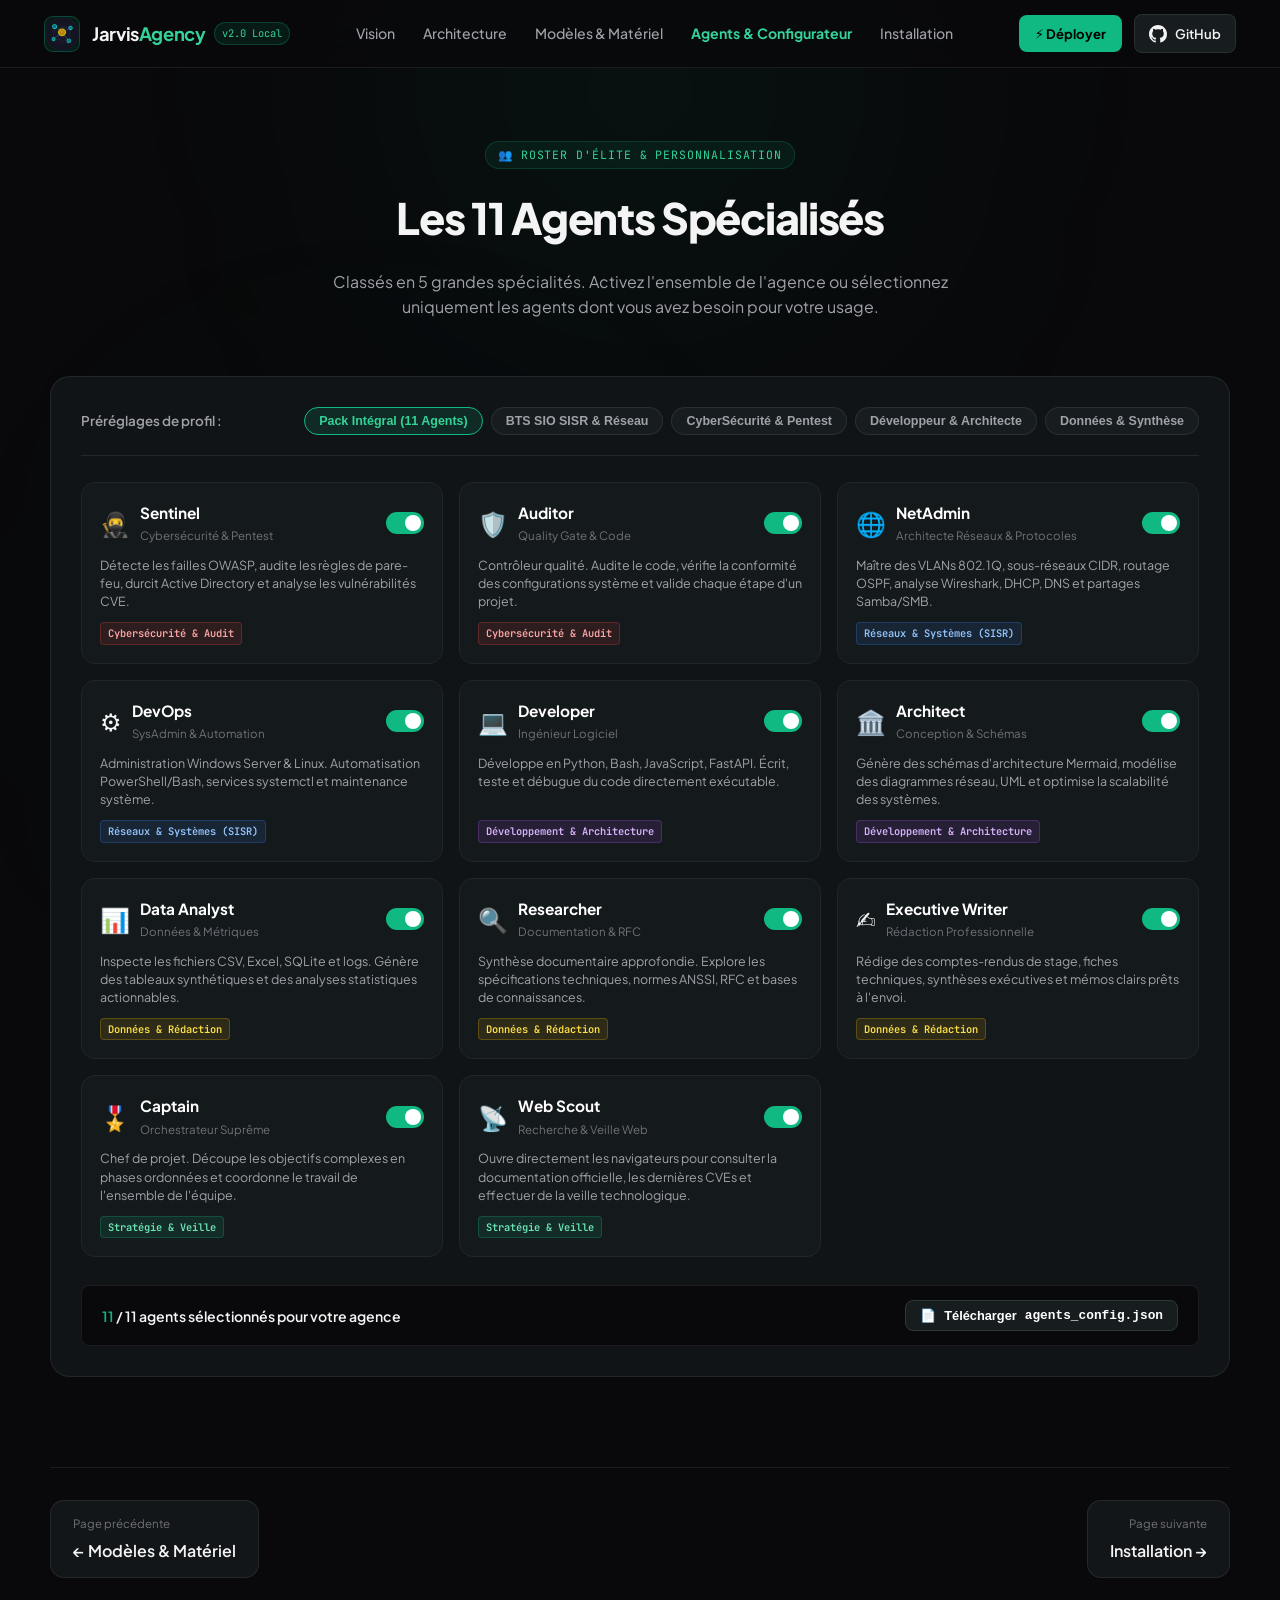
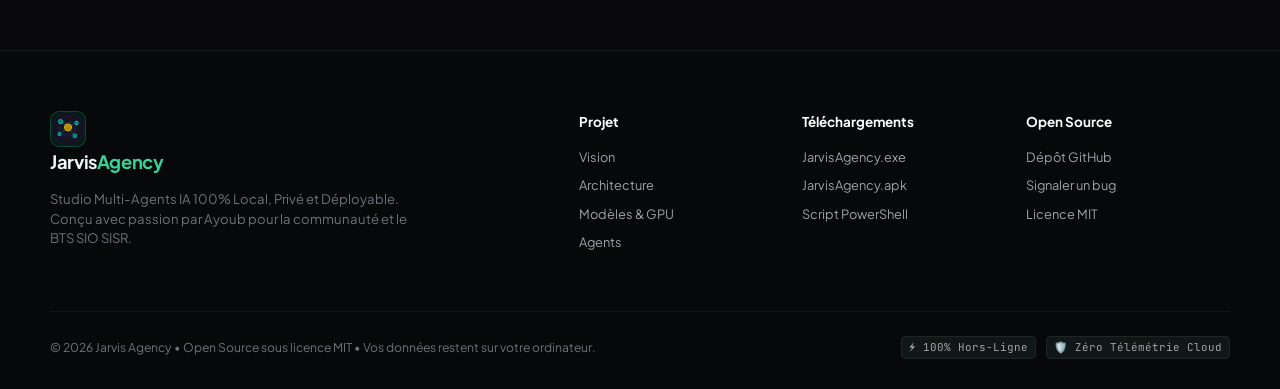
==== agents.html @ d0483ed6 "Add files via upload" ====
<!DOCTYPE html>
<html lang="fr" class="dark">
<head>
    <meta charset="UTF-8">
    <meta name="viewport" content="width=device-width, initial-scale=1.0">
    <title>Agents & Configurateur — Jarvis Agency</title>
    <meta name="description" content="Les 11 agents spécialisés de Jarvis Agency et le configurateur d'équipe.">
    <meta name="theme-color" content="#09090b">
    <link rel="icon" type="image/png" href="assets/favicon.png">
    <link rel="preconnect" href="https://fonts.googleapis.com">
    <link rel="preconnect" href="https://fonts.gstatic.com" crossorigin>
    <link href="https://fonts.googleapis.com/css2?family=Plus+Jakarta+Sans:wght@300;400;500;600;700;800&family=JetBrains+Mono:wght@400;500;600;700&display=swap" rel="stylesheet">
    <link rel="stylesheet" href="style.css">
</head>
<body>

    <div class="ambient-glow glow-top"></div>
    <div class="ambient-glow glow-center"></div>

    <header class="site-header">
        <div class="header-container">
            <a href="index.html" class="brand-link">
                <div class="brand-logo-wrap">
                    <img src="assets/logo.png" alt="Jarvis Agency Logo" class="brand-logo-img">
                </div>
                <div class="brand-text">
                    <span class="brand-name">Jarvis<span class="text-accent">Agency</span></span>
                    <span class="brand-badge">v2.0 Local</span>
                </div>
            </a>

            <nav class="desktop-nav" aria-label="Navigation principale">
                <a href="vision.html" class="nav-item">Vision</a>
                <a href="architecture.html" class="nav-item">Architecture</a>
                <a href="materiel.html" class="nav-item">Modèles & Matériel</a>
                <a href="agents.html" class="nav-item" aria-current="page">Agents & Configurateur</a>
                <a href="installation.html" class="nav-item">Installation</a>
            </nav>

            <div class="header-actions">
                <a href="installation.html" class="btn-header-cta"><span>⚡ Déployer</span></a>
                <a href="https://github.com" target="_blank" rel="noopener noreferrer" class="btn-github">
                    <svg viewBox="0 0 24 24" width="18" height="18" fill="currentColor"><path d="M12 0C5.37 0 0 5.37 0 12c0 5.31 3.435 9.795 8.205 11.385.6.105.825-.255.825-.57 0-.285-.015-1.23-.015-2.235-3.015.555-3.795-.735-4.035-1.41-.135-.345-.72-1.41-1.23-1.695-.42-.225-1.02-.78-.015-.795.945-.015 1.62.87 1.845 1.23 1.08 1.815 2.805 1.305 3.495.99.105-.78.42-1.305.765-1.605-2.67-.3-5.46-1.335-5.46-5.925 0-1.305.465-2.385 1.23-3.225-.12-.3-.54-1.53.12-3.18 0 0 1.005-.315 3.3 1.23.96-.27 1.98-.405 3-.405s2.04.135 3 .405c2.295-1.56 3.3-1.23 3.3-1.23.66 1.65.24 2.88.12 3.18.765.84 1.23 1.905 1.23 3.225 0 4.605-2.805 5.625-5.475 5.925.435.375.81 1.095.81 2.22 0 1.605-.015 2.895-.015 3.3 0 .315.225.69.825.57A12.02 12.02 0 0024 12c0-6.63-5.37-12-12-12z"/></svg>
                    <span>GitHub</span>
                </a>
            </div>

            <button type="button" class="mobile-toggle" id="btnMobileToggle" aria-label="Ouvrir le menu" aria-expanded="false" aria-controls="mobileNav">
                <span></span><span></span><span></span>
            </button>
        </div>
        <nav class="mobile-nav" id="mobileNav" aria-label="Menu mobile" hidden>
            <a href="vision.html" class="mobile-nav-item">Vision</a>
                <a href="architecture.html" class="mobile-nav-item">Architecture</a>
                <a href="materiel.html" class="mobile-nav-item">Modèles & Matériel</a>
                <a href="agents.html" class="mobile-nav-item" aria-current="page">Agents & Configurateur</a>
                <a href="installation.html" class="mobile-nav-item">Installation</a>
            <a href="installation.html" class="mobile-nav-cta">⚡ Déployer</a>
        </nav>
    </header>

    <main>
<section class="section-block page-first" id="agents">
        <div class="section-container">
            <div class="section-head text-center">
                <div class="subhead-pill">👥 Roster d'Élite & Personnalisation</div>
                <h2 class="section-title">Les 11 Agents Spécialisés</h2>
                <p class="section-desc">Classés en 5 grandes spécialités. Activez l'ensemble de l'agence ou sélectionnez uniquement les agents dont vous avez besoin pour votre usage.</p>
            </div>

            <!-- INTERACTIVE TEAM CONFIGURATOR -->
            <div class="configurator-wrapper">
                <div class="configurator-controls">
                    <div class="config-filter-label">Préréglages de profil :</div>
                    <div class="profile-chips-group">
                        <button type="button" class="profile-chip active" data-profile="all">Pack Intégral (11 Agents)</button>
                        <button type="button" class="profile-chip" data-profile="sisr">BTS SIO SISR & Réseau</button>
                        <button type="button" class="profile-chip" data-profile="cyber">CyberSécurité & Pentest</button>
                        <button type="button" class="profile-chip" data-profile="dev">Développeur & Architecte</button>
                        <button type="button" class="profile-chip" data-profile="data">Données & Synthèse</button>
                    </div>
                </div>

                <div class="agents-roster-grid" id="agentsRosterGrid">
                    <!-- CYBERSECURITE -->
                    <div class="agent-card" data-agent="sentinel" data-category="cyber">
                        <div class="card-top">
                            <span class="agent-avatar">🥷</span>
                            <div class="agent-ident">
                                <h4 class="agent-name">Sentinel</h4>
                                <span class="agent-role">Cybersécurité & Pentest</span>
                            </div>
                            <label class="agent-toggle-wrap">
                                <input type="checkbox" class="agent-checkbox" checked data-agent="sentinel">
                                <span class="toggle-slider"></span>
                            </label>
                        </div>
                        <p class="agent-description">Détecte les failles OWASP, audite les règles de pare-feu, durcit Active Directory et analyse les vulnérabilités CVE.</p>
                        <div class="agent-cat-tag cyber">Cybersécurité & Audit</div>
                    </div>

                    <div class="agent-card" data-agent="reviewer" data-category="cyber">
                        <div class="card-top">
                            <span class="agent-avatar">🛡️</span>
                            <div class="agent-ident">
                                <h4 class="agent-name">Auditor</h4>
                                <span class="agent-role">Quality Gate & Code</span>
                            </div>
                            <label class="agent-toggle-wrap">
                                <input type="checkbox" class="agent-checkbox" checked data-agent="reviewer">
                                <span class="toggle-slider"></span>
                            </label>
                        </div>
                        <p class="agent-description">Contrôleur qualité. Audite le code, vérifie la conformité des configurations système et valide chaque étape d'un projet.</p>
                        <div class="agent-cat-tag cyber">Cybersécurité & Audit</div>
                    </div>

                    <!-- RESEAUX & SISR -->
                    <div class="agent-card" data-agent="netadmin" data-category="network_sys">
                        <div class="card-top">
                            <span class="agent-avatar">🌐</span>
                            <div class="agent-ident">
                                <h4 class="agent-name">NetAdmin</h4>
                                <span class="agent-role">Architecte Réseaux & Protocoles</span>
                            </div>
                            <label class="agent-toggle-wrap">
                                <input type="checkbox" class="agent-checkbox" checked data-agent="netadmin">
                                <span class="toggle-slider"></span>
                            </label>
                        </div>
                        <p class="agent-description">Maître des VLANs 802.1Q, sous-réseaux CIDR, routage OSPF, analyse Wireshark, DHCP, DNS et partages Samba/SMB.</p>
                        <div class="agent-cat-tag network">Réseaux & Systèmes (SISR)</div>
                    </div>

                    <div class="agent-card" data-agent="devops" data-category="network_sys">
                        <div class="card-top">
                            <span class="agent-avatar">⚙️</span>
                            <div class="agent-ident">
                                <h4 class="agent-name">DevOps</h4>
                                <span class="agent-role">SysAdmin & Automation</span>
                            </div>
                            <label class="agent-toggle-wrap">
                                <input type="checkbox" class="agent-checkbox" checked data-agent="devops">
                                <span class="toggle-slider"></span>
                            </label>
                        </div>
                        <p class="agent-description">Administration Windows Server & Linux. Automatisation PowerShell/Bash, services systemctl et maintenance système.</p>
                        <div class="agent-cat-tag network">Réseaux & Systèmes (SISR)</div>
                    </div>

                    <!-- DEV & ARCHITECTURE -->
                    <div class="agent-card" data-agent="coder" data-category="dev_arch">
                        <div class="card-top">
                            <span class="agent-avatar">💻</span>
                            <div class="agent-ident">
                                <h4 class="agent-name">Developer</h4>
                                <span class="agent-role">Ingénieur Logiciel</span>
                            </div>
                            <label class="agent-toggle-wrap">
                                <input type="checkbox" class="agent-checkbox" checked data-agent="coder">
                                <span class="toggle-slider"></span>
                            </label>
                        </div>
                        <p class="agent-description">Développe en Python, Bash, JavaScript, FastAPI. Écrit, teste et débugue du code directement exécutable.</p>
                        <div class="agent-cat-tag dev">Développement & Architecture</div>
                    </div>

                    <div class="agent-card" data-agent="architect" data-category="dev_arch">
                        <div class="card-top">
                            <span class="agent-avatar">🏛️</span>
                            <div class="agent-ident">
                                <h4 class="agent-name">Architect</h4>
                                <span class="agent-role">Conception & Schémas</span>
                            </div>
                            <label class="agent-toggle-wrap">
                                <input type="checkbox" class="agent-checkbox" checked data-agent="architect">
                                <span class="toggle-slider"></span>
                            </label>
                        </div>
                        <p class="agent-description">Génère des schémas d'architecture Mermaid, modélise des diagrammes réseau, UML et optimise la scalabilité des systèmes.</p>
                        <div class="agent-cat-tag dev">Développement & Architecture</div>
                    </div>

                    <!-- DONNEES & REDACTION -->
                    <div class="agent-card" data-agent="data_analyst" data-category="data_doc">
                        <div class="card-top">
                            <span class="agent-avatar">📊</span>
                            <div class="agent-ident">
                                <h4 class="agent-name">Data Analyst</h4>
                                <span class="agent-role">Données & Métriques</span>
                            </div>
                            <label class="agent-toggle-wrap">
                                <input type="checkbox" class="agent-checkbox" checked data-agent="data_analyst">
                                <span class="toggle-slider"></span>
                            </label>
                        </div>
                        <p class="agent-description">Inspecte les fichiers CSV, Excel, SQLite et logs. Génère des tableaux synthétiques et des analyses statistiques actionnables.</p>
                        <div class="agent-cat-tag data">Données & Rédaction</div>
                    </div>

                    <div class="agent-card" data-agent="researcher" data-category="data_doc">
                        <div class="card-top">
                            <span class="agent-avatar">🔍</span>
                            <div class="agent-ident">
                                <h4 class="agent-name">Researcher</h4>
                                <span class="agent-role">Documentation & RFC</span>
                            </div>
                            <label class="agent-toggle-wrap">
                                <input type="checkbox" class="agent-checkbox" checked data-agent="researcher">
                                <span class="toggle-slider"></span>
                            </label>
                        </div>
                        <p class="agent-description">Synthèse documentaire approfondie. Explore les spécifications techniques, normes ANSSI, RFC et bases de connaissances.</p>
                        <div class="agent-cat-tag data">Données & Rédaction</div>
                    </div>

                    <div class="agent-card" data-agent="writer" data-category="data_doc">
                        <div class="card-top">
                            <span class="agent-avatar">✍️</span>
                            <div class="agent-ident">
                                <h4 class="agent-name">Executive Writer</h4>
                                <span class="agent-role">Rédaction Professionnelle</span>
                            </div>
                            <label class="agent-toggle-wrap">
                                <input type="checkbox" class="agent-checkbox" checked data-agent="writer">
                                <span class="toggle-slider"></span>
                            </label>
                        </div>
                        <p class="agent-description">Rédige des comptes-rendus de stage, fiches techniques, synthèses exécutives et mémos clairs prêts à l'envoi.</p>
                        <div class="agent-cat-tag data">Données & Rédaction</div>
                    </div>

                    <!-- STRATEGIE & VEILLE -->
                    <div class="agent-card" data-agent="captain" data-category="strategy_web">
                        <div class="card-top">
                            <span class="agent-avatar">🎖️</span>
                            <div class="agent-ident">
                                <h4 class="agent-name">Captain</h4>
                                <span class="agent-role">Orchestrateur Suprême</span>
                            </div>
                            <label class="agent-toggle-wrap">
                                <input type="checkbox" class="agent-checkbox" checked data-agent="captain">
                                <span class="toggle-slider"></span>
                            </label>
                        </div>
                        <p class="agent-description">Chef de projet. Découpe les objectifs complexes en phases ordonnées et coordonne le travail de l'ensemble de l'équipe.</p>
                        <div class="agent-cat-tag strategy">Stratégie & Veille</div>
                    </div>

                    <div class="agent-card" data-agent="web_scout" data-category="strategy_web">
                        <div class="card-top">
                            <span class="agent-avatar">📡</span>
                            <div class="agent-ident">
                                <h4 class="agent-name">Web Scout</h4>
                                <span class="agent-role">Recherche & Veille Web</span>
                            </div>
                            <label class="agent-toggle-wrap">
                                <input type="checkbox" class="agent-checkbox" checked data-agent="web_scout">
                                <span class="toggle-slider"></span>
                            </label>
                        </div>
                        <p class="agent-description">Ouvre directement les navigateurs pour consulter la documentation officielle, les dernières CVEs et effectuer de la veille technologique.</p>
                        <div class="agent-cat-tag strategy">Stratégie & Veille</div>
                    </div>
                </div>

                <!-- CONFIG SUMMARY BAR -->
                <div class="config-summary-bar">
                    <div class="summary-count">
                        <span id="activeAgentsCount">11</span> / 11 agents sélectionnés pour votre agence
                    </div>
                    <div class="summary-actions">
                        <button type="button" class="btn-export-config" id="btnExportConfig">
                            <span>📄</span> Télécharger <code>agents_config.json</code>
                        </button>
                    </div>
                </div>
            </div>
        </div>
    </section>
    </main>

    <nav class="pager" aria-label="Navigation entre les pages">
        <div class="pager-inner"><a href="materiel.html" class="pager-link prev"><small>Page précédente</small><span>← Modèles & Matériel</span></a><a href="installation.html" class="pager-link next"><small>Page suivante</small><span>Installation →</span></a></div>
    </nav>

    <footer class="site-footer">
        <div class="footer-container">
            <div class="footer-top">
                <div class="footer-brand">
                    <div class="brand-logo-wrap">
                        <img src="assets/logo.png" alt="Jarvis Agency Logo" class="brand-logo-img">
                    </div>
                    <span class="brand-name">Jarvis<span class="text-accent">Agency</span></span>
                    <p class="footer-tagline">Studio Multi-Agents IA 100% Local, Privé et Déployable. Conçu avec passion par Ayoub pour la communauté et le BTS SIO SISR.</p>
                </div>

                <div class="footer-links-group">
                    <div class="footer-col">
                        <h4>Projet</h4>
                        <a href="vision.html">Vision</a>
                        <a href="architecture.html">Architecture</a>
                        <a href="materiel.html">Modèles & GPU</a>
                        <a href="agents.html">Agents</a>
                    </div>
                    <div class="footer-col">
                        <h4>Téléchargements</h4>
                        <a href="installation.html">JarvisAgency.exe</a>
                        <a href="downloads/JarvisAgency.apk" download>JarvisAgency.apk</a>
                        <a href="installation.html">Script PowerShell</a>
                    </div>
                    <div class="footer-col">
                        <h4>Open Source</h4>
                        <a href="https://github.com" target="_blank" rel="noopener">Dépôt GitHub</a>
                        <a href="https://github.com" target="_blank" rel="noopener">Signaler un bug</a>
                        <a href="https://github.com" target="_blank" rel="noopener">Licence MIT</a>
                    </div>
                </div>
            </div>

            <div class="footer-bottom">
                <p>© 2026 Jarvis Agency • Open Source sous licence MIT • Vos données restent sur votre ordinateur.</p>
                <div class="footer-meta-badges">
                    <span class="badge-mini">⚡ 100% Hors-Ligne</span>
                    <span class="badge-mini">🛡️ Zéro Télémétrie Cloud</span>
                </div>
            </div>
        </div>
    </footer>

    <script src="app.js"></script>
</body>
</html>
---- style.css ----
/* ==============================================================================
   JARVIS AGENCY — GITHUB PAGES MODERN SHOWCASE STYLESHEET
   Design System : Pure OLED Dark, Neon Emerald Accents, Glassmorphism
============================================================================== */

:root {
    --bg-black: #09090b;
    --bg-card: #121618;
    --bg-card-hover: #171d1f;
    --border-subtle: rgba(255, 255, 255, 0.08);
    --border-hover: rgba(16, 185, 129, 0.35);
    
    --accent-emerald: #10b981;
    --accent-emerald-light: #34d399;
    --accent-emerald-dark: #059669;
    --accent-glow: rgba(16, 185, 129, 0.15);

    --text-primary: #f4f4f5;
    --text-secondary: #a1a1aa;
    --text-muted: #71717a;

    --font-main: 'Plus Jakarta Sans', system-ui, -apple-system, sans-serif;
    --font-mono: 'JetBrains Mono', monospace;

    --radius-sm: 8px;
    --radius-md: 14px;
    --radius-lg: 20px;
    --radius-full: 9999px;
}

*, *::before, *::after {
    box-sizing: border-box;
    margin: 0;
    padding: 0;
}

html {
    scroll-behavior: smooth;
    font-size: 16px;
    background-color: var(--bg-black);
    color: var(--text-primary);
    font-family: var(--font-main);
}

body {
    background-color: var(--bg-black);
    overflow-x: hidden;
    line-height: 1.6;
    -webkit-font-smoothing: antialiased;
}

/* AMBIENT GLOWS */
.ambient-glow {
    position: absolute;
    border-radius: 50%;
    pointer-events: none;
    z-index: 0;
    filter: blur(140px);
}

.glow-top {
    top: -100px;
    left: 50%;
    transform: translateX(-50%);
    width: 600px;
    height: 380px;
    background: radial-gradient(circle, rgba(16, 185, 129, 0.18) 0%, rgba(5, 150, 105, 0.05) 50%, transparent 80%);
}

.glow-center {
    top: 45%;
    left: 10%;
    width: 500px;
    height: 500px;
    background: radial-gradient(circle, rgba(16, 185, 129, 0.08) 0%, transparent 70%);
}

/* TYPOGRAPHY UTILITIES */
.text-accent {
    color: var(--accent-emerald-light);
}

.text-gradient {
    background: linear-gradient(135deg, #ffffff 30%, #34d399 80%, #059669 100%);
    -webkit-background-clip: text;
    -webkit-text-fill-color: transparent;
}

.text-center {
    text-align: center;
}

/* HEADER & NAVBAR */
.site-header {
    position: sticky;
    top: 0;
    left: 0;
    width: 100%;
    z-index: 100;
    background: rgba(9, 9, 11, 0.82);
    backdrop-filter: blur(20px);
    -webkit-backdrop-filter: blur(20px);
    border-bottom: 1px solid var(--border-subtle);
}

.header-container {
    max-width: 1240px;
    margin: 0 auto;
    padding: 14px 24px;
    display: flex;
    align-items: center;
    justify-content: space-between;
}

.brand-link {
    display: flex;
    align-items: center;
    gap: 12px;
    text-decoration: none;
    color: var(--text-primary);
}

.brand-logo-wrap {
    width: 36px;
    height: 36px;
    border-radius: 9px;
    overflow: hidden;
    background: rgba(16, 185, 129, 0.1);
    border: 1px solid rgba(16, 185, 129, 0.3);
    display: flex;
    align-items: center;
    justify-content: center;
}

.brand-logo-img {
    width: 100%;
    height: 100%;
    object-fit: cover;
}

.brand-text {
    display: flex;
    align-items: center;
    gap: 8px;
}

.brand-name {
    font-size: 1.15rem;
    font-weight: 700;
    letter-spacing: -0.02em;
}

.brand-badge {
    font-size: 0.65rem;
    font-family: var(--font-mono);
    color: var(--accent-emerald-light);
    background: rgba(16, 185, 129, 0.1);
    border: 1px solid rgba(16, 185, 129, 0.25);
    padding: 2px 7px;
    border-radius: var(--radius-full);
}

.desktop-nav {
    display: flex;
    align-items: center;
    gap: 28px;
}

.nav-item {
    font-size: 0.88rem;
    font-weight: 500;
    color: var(--text-secondary);
    text-decoration: none;
    transition: color 0.15s ease;
}

.nav-item:hover {
    color: #ffffff;
}

.header-actions {
    display: flex;
    align-items: center;
    gap: 12px;
}

.btn-header-cta {
    display: inline-flex;
    align-items: center;
    background: var(--accent-emerald);
    color: #000000;
    font-size: 0.82rem;
    font-weight: 700;
    padding: 8px 16px;
    border-radius: var(--radius-sm);
    text-decoration: none;
    transition: all 0.18s ease;
}

.btn-header-cta:hover {
    background: var(--accent-emerald-light);
    transform: translateY(-1px);
    box-shadow: 0 4px 14px rgba(16, 185, 129, 0.35);
}

.btn-github {
    display: inline-flex;
    align-items: center;
    gap: 8px;
    background: #171c1e;
    border: 1px solid var(--border-subtle);
    color: var(--text-primary);
    font-size: 0.82rem;
    font-weight: 600;
    padding: 8px 14px;
    border-radius: var(--radius-sm);
    text-decoration: none;
    transition: all 0.15s ease;
}

.btn-github:hover {
    background: #20272a;
    border-color: rgba(255, 255, 255, 0.15);
}

.mobile-toggle {
    display: none;
    background: none;
    border: none;
    cursor: pointer;
    flex-direction: column;
    gap: 5px;
}

.mobile-toggle span {
    display: block;
    width: 22px;
    height: 2px;
    background: var(--text-primary);
}

/* HERO SECTION */
.hero-section {
    position: relative;
    padding: 80px 24px 60px;
    text-align: center;
    z-index: 1;
}

.hero-container {
    max-width: 1040px;
    margin: 0 auto;
}

.hero-badge {
    display: inline-flex;
    align-items: center;
    gap: 8px;
    background: rgba(16, 185, 129, 0.08);
    border: 1px solid rgba(16, 185, 129, 0.25);
    padding: 6px 14px;
    border-radius: var(--radius-full);
    font-size: 0.78rem;
    font-weight: 600;
    color: var(--accent-emerald-light);
    margin-bottom: 24px;
    font-family: var(--font-mono);
}

.badge-dot {
    width: 7px;
    height: 7px;
    background: var(--accent-emerald);
    border-radius: 50%;
    box-shadow: 0 0 10px var(--accent-emerald);
}

.hero-title {
    font-size: clamp(2.3rem, 5.2vw, 4.2rem);
    font-weight: 800;
    line-height: 1.15;
    letter-spacing: -0.035em;
    margin-bottom: 24px;
}

.hero-subtitle {
    font-size: clamp(1rem, 2vw, 1.25rem);
    color: var(--text-secondary);
    max-width: 780px;
    margin: 0 auto 36px;
    line-height: 1.6;
}

.hero-subtitle strong {
    color: #ffffff;
}

.hero-cta-group {
    display: flex;
    align-items: center;
    justify-content: center;
    gap: 16px;
    flex-wrap: wrap;
    margin-bottom: 40px;
}

.btn-primary-hero, .btn-secondary-hero, .btn-mobile-hero {
    display: inline-flex;
    align-items: center;
    gap: 12px;
    padding: 12px 22px;
    border-radius: var(--radius-md);
    text-decoration: none;
    transition: all 0.2s cubic-bezier(0.16, 1, 0.3, 1);
}

.btn-primary-hero {
    background: var(--accent-emerald);
    color: #000000;
    border: 1px solid var(--accent-emerald-light);
    box-shadow: 0 8px 24px rgba(16, 185, 129, 0.25);
}

.btn-primary-hero:hover {
    background: var(--accent-emerald-light);
    transform: translateY(-2px);
    box-shadow: 0 12px 30px rgba(16, 185, 129, 0.4);
}

.btn-secondary-hero {
    background: #171d1e;
    color: var(--text-primary);
    border: 1px solid var(--border-subtle);
}

.btn-secondary-hero:hover {
    background: #20272a;
    border-color: rgba(255, 255, 255, 0.2);
    transform: translateY(-2px);
}

.btn-mobile-hero {
    background: rgba(16, 185, 129, 0.08);
    color: var(--accent-emerald-light);
    border: 1px solid rgba(16, 185, 129, 0.25);
}

.btn-mobile-hero:hover {
    background: rgba(16, 185, 129, 0.15);
    border-color: var(--accent-emerald);
    transform: translateY(-2px);
}

.cta-icon {
    font-size: 1.35rem;
}

.cta-text {
    display: flex;
    flex-direction: column;
    text-align: left;
}

.cta-text strong {
    font-size: 0.92rem;
    font-weight: 700;
}

.cta-text small {
    font-size: 0.72rem;
    opacity: 0.8;
}

.hero-keypoints {
    display: flex;
    align-items: center;
    justify-content: center;
    gap: 28px;
    flex-wrap: wrap;
    margin-bottom: 50px;
    font-size: 0.85rem;
    color: var(--text-secondary);
}

.keypoint-item {
    display: flex;
    align-items: center;
    gap: 8px;
}

.kp-icon {
    font-size: 1.1rem;
}

/* HERO LIVE MOCKUP */
.hero-mockup-wrapper {
    max-width: 900px;
    margin: 0 auto;
    border-radius: var(--radius-lg);
    background: linear-gradient(180deg, rgba(255, 255, 255, 0.08) 0%, rgba(255, 255, 255, 0.02) 100%);
    padding: 1px;
    box-shadow: 0 24px 60px rgba(0, 0, 0, 0.8), 0 0 80px rgba(16, 185, 129, 0.12);
}

.mockup-window {
    background: #0d1112;
    border-radius: calc(var(--radius-lg) - 1px);
    overflow: hidden;
    text-align: left;
}

.mockup-topbar {
    background: #111617;
    padding: 12px 18px;
    display: flex;
    align-items: center;
    justify-content: space-between;
    border-bottom: 1px solid var(--border-subtle);
}

.window-dots {
    display: flex;
    gap: 7px;
}

.dot {
    width: 11px;
    height: 11px;
    border-radius: 50%;
}

.dot.red { background: #ef4444; }
.dot.yellow { background: #f59e0b; }
.dot.green { background: #10b981; }

.mockup-title {
    font-size: 0.76rem;
    font-family: var(--font-mono);
    color: var(--text-muted);
}

.mockup-status-pill {
    display: flex;
    align-items: center;
    gap: 6px;
    font-size: 0.7rem;
    font-family: var(--font-mono);
    color: var(--accent-emerald);
    background: rgba(16, 185, 129, 0.08);
    border: 1px solid rgba(16, 185, 129, 0.2);
    padding: 2px 8px;
    border-radius: var(--radius-full);
}

.pulse-green {
    width: 6px;
    height: 6px;
    background: var(--accent-emerald);
    border-radius: 50%;
    animation: pulseGlow 1.8s infinite;
}

@keyframes pulseGlow {
    0%, 100% { opacity: 1; transform: scale(1); }
    50% { opacity: 0.4; transform: scale(0.85); }
}

.mockup-chat-body {
    padding: 24px;
    display: flex;
    flex-direction: column;
    gap: 20px;
    background: #09090b;
}

.mockup-msg {
    display: flex;
    gap: 14px;
    align-items: flex-start;
}

.mockup-msg.user {
    justify-content: flex-end;
}

.mockup-msg.user .msg-bubble {
    background: #181d1f;
    border: 1px solid #283134;
    border-radius: 14px 14px 2px 14px;
    padding: 12px 16px;
    font-size: 0.88rem;
    max-width: 80%;
}

.mockup-msg.assistant .msg-bubble {
    background: #111516;
    border: 1px solid #1f2729;
    border-radius: 14px 14px 14px 2px;
    padding: 16px;
    font-size: 0.86rem;
    flex: 1;
    line-height: 1.55;
}

.msg-avatar-chip {
    width: 34px;
    height: 34px;
    border-radius: 50%;
    background: #171d1e;
    border: 1px solid var(--border-subtle);
    display: flex;
    align-items: center;
    justify-content: center;
    font-size: 1rem;
    flex-shrink: 0;
}

.auto-route-badge-demo {
    display: inline-flex;
    align-items: center;
    gap: 6px;
    font-size: 0.72rem;
    color: var(--accent-emerald-light);
    background: rgba(16, 185, 129, 0.08);
    border: 1px solid rgba(16, 185, 129, 0.25);
    padding: 3px 8px;
    border-radius: 6px;
    margin-bottom: 12px;
}

.code-box-preview {
    background: #050507;
    border: 1px solid #1a2224;
    border-radius: 8px;
    margin: 12px 0;
    overflow: hidden;
    font-family: var(--font-mono);
}

.code-header {
    background: #0f1415;
    padding: 6px 12px;
    font-size: 0.72rem;
    color: var(--text-muted);
    display: flex;
    justify-content: space-between;
    border-bottom: 1px solid #1a2224;
}

.code-box-preview code {
    display: block;
    padding: 10px 14px;
    font-size: 0.8rem;
    color: #e4e4e7;
    overflow-x: auto;
}

.alert-success {
    background: rgba(16, 185, 129, 0.08);
    border-left: 3px solid var(--accent-emerald);
    padding: 8px 12px;
    border-radius: 4px;
    font-size: 0.82rem;
    color: #d1fae5;
    margin-top: 10px;
}

/* SECTION BLOCKS */
.section-block {
    position: relative;
    padding: 90px 24px;
    z-index: 1;
}

.bg-subtle {
    background: rgba(18, 24, 27, 0.35);
    border-top: 1px solid var(--border-subtle);
    border-bottom: 1px solid var(--border-subtle);
}

.section-container {
    max-width: 1180px;
    margin: 0 auto;
}

.section-head {
    margin-bottom: 56px;
}

.subhead-pill {
    display: inline-block;
    font-size: 0.72rem;
    font-family: var(--font-mono);
    text-transform: uppercase;
    letter-spacing: 0.08em;
    color: var(--accent-emerald-light);
    background: rgba(16, 185, 129, 0.08);
    border: 1px solid rgba(16, 185, 129, 0.2);
    padding: 4px 12px;
    border-radius: var(--radius-full);
    margin-bottom: 14px;
}

.section-title {
    font-size: clamp(1.8rem, 3.5vw, 2.7rem);
    font-weight: 800;
    letter-spacing: -0.03em;
    margin-bottom: 16px;
}

.section-desc {
    font-size: 1rem;
    color: var(--text-secondary);
    max-width: 680px;
    margin: 0 auto;
}

/* ARCHITECTURE CARDS GRID */
.arch-grid {
    display: grid;
    grid-template-columns: repeat(auto-fit, minmax(260px, 1fr));
    gap: 22px;
}

.arch-card {
    background: var(--bg-card);
    border: 1px solid var(--border-subtle);
    border-radius: var(--radius-md);
    padding: 26px;
    display: flex;
    flex-direction: column;
    transition: all 0.2s ease;
}

.arch-card:hover {
    border-color: var(--border-hover);
    transform: translateY(-3px);
    box-shadow: 0 12px 30px rgba(0, 0, 0, 0.4);
}

.arch-card-icon {
    font-size: 2rem;
    margin-bottom: 16px;
}

.arch-card-title {
    font-size: 1.15rem;
    font-weight: 700;
    margin-bottom: 12px;
}

.arch-card-text {
    font-size: 0.86rem;
    color: var(--text-secondary);
    line-height: 1.6;
    margin-bottom: 20px;
    flex: 1;
}

.arch-specs {
    list-style: none;
    border-top: 1px solid rgba(255, 255, 255, 0.05);
    padding-top: 14px;
    font-size: 0.78rem;
    font-family: var(--font-mono);
}

.arch-specs li {
    display: flex;
    justify-content: space-between;
    padding: 4px 0;
    color: #e4e4e7;
}

.arch-specs li span {
    color: var(--text-muted);
}

/* HARDWARE CALCULATOR */
.hardware-calc-box {
    background: #101416;
    border: 1px solid var(--border-subtle);
    border-radius: var(--radius-lg);
    padding: 34px;
    box-shadow: 0 16px 40px rgba(0, 0, 0, 0.6);
}

.calc-header {
    text-align: center;
    margin-bottom: 28px;
}

.calc-title {
    font-size: 1.25rem;
    font-weight: 700;
    margin-bottom: 6px;
}

.calc-subtitle {
    font-size: 0.88rem;
    color: var(--text-secondary);
}

.calc-presets-row {
    display: flex;
    gap: 12px;
    justify-content: center;
    flex-wrap: wrap;
    margin-bottom: 30px;
}

.preset-btn {
    display: flex;
    align-items: center;
    gap: 8px;
    background: #171d1f;
    border: 1px solid var(--border-subtle);
    border-radius: var(--radius-sm);
    padding: 10px 16px;
    color: var(--text-secondary);
    font-size: 0.84rem;
    font-weight: 600;
    cursor: pointer;
    transition: all 0.15s ease;
}

.preset-btn:hover {
    background: #20272a;
    color: #ffffff;
}

.preset-btn.active {
    background: rgba(16, 185, 129, 0.12);
    border-color: var(--accent-emerald);
    color: var(--accent-emerald-light);
}

.calc-result-card {
    background: #09090b;
    border: 1px solid #1f2729;
    border-radius: var(--radius-md);
    padding: 26px;
}

.result-badge {
    display: inline-block;
    font-size: 0.72rem;
    font-family: var(--font-mono);
    font-weight: 700;
    color: var(--accent-emerald);
    background: rgba(16, 185, 129, 0.1);
    border: 1px solid rgba(16, 185, 129, 0.25);
    padding: 4px 10px;
    border-radius: var(--radius-sm);
    margin-bottom: 16px;
}

.result-main-grid {
    display: grid;
    grid-template-columns: 1.4fr 1fr;
    gap: 28px;
    align-items: center;
    margin-bottom: 24px;
}

.res-label {
    font-size: 0.78rem;
    font-family: var(--font-mono);
    color: var(--text-muted);
    text-transform: uppercase;
    margin-bottom: 4px;
}

.res-model-name {
    font-size: 1.4rem;
    font-weight: 800;
    color: #ffffff;
    margin-bottom: 8px;
}

.res-model-desc {
    font-size: 0.88rem;
    color: var(--text-secondary);
    line-height: 1.5;
}

.res-stats {
    display: flex;
    flex-direction: column;
    gap: 8px;
}

.stat-pill {
    background: #14191a;
    border: 1px solid #232c2e;
    border-radius: 8px;
    padding: 8px 14px;
    display: flex;
    justify-content: space-between;
    align-items: center;
}

.stat-num {
    font-size: 1rem;
    font-weight: 700;
    font-family: var(--font-mono);
    color: var(--accent-emerald-light);
}

.stat-unit {
    font-size: 0.78rem;
    color: var(--text-muted);
}

.result-command-box {
    background: #050507;
    border: 1px solid #1c2426;
    border-radius: 8px;
    padding: 12px 16px;
}

.cmd-label {
    font-size: 0.72rem;
    font-family: var(--font-mono);
    color: var(--text-muted);
    margin-bottom: 6px;
}

.cmd-row {
    display: flex;
    align-items: center;
    justify-content: space-between;
    gap: 12px;
}

.cmd-row code {
    font-family: var(--font-mono);
    font-size: 0.86rem;
    color: #34d399;
}

.btn-copy-code {
    background: #1b2224;
    border: 1px solid #2d383b;
    color: var(--text-primary);
    font-size: 0.76rem;
    font-weight: 600;
    padding: 5px 12px;
    border-radius: 6px;
    cursor: pointer;
    transition: all 0.15s ease;
}

.btn-copy-code:hover {
    background: #252e31;
    color: #ffffff;
}

/* AGENTS CONFIGURATOR */
.configurator-wrapper {
    background: #101416;
    border: 1px solid var(--border-subtle);
    border-radius: var(--radius-lg);
    padding: 30px;
}

.configurator-controls {
    display: flex;
    align-items: center;
    justify-content: space-between;
    flex-wrap: wrap;
    gap: 16px;
    margin-bottom: 26px;
    border-bottom: 1px solid var(--border-subtle);
    padding-bottom: 20px;
}

.config-filter-label {
    font-size: 0.84rem;
    font-weight: 600;
    color: var(--text-secondary);
}

.profile-chips-group {
    display: flex;
    gap: 8px;
    flex-wrap: wrap;
}

.profile-chip {
    background: #171c1e;
    border: 1px solid var(--border-subtle);
    color: var(--text-secondary);
    font-size: 0.78rem;
    font-weight: 600;
    padding: 6px 14px;
    border-radius: var(--radius-full);
    cursor: pointer;
    transition: all 0.15s ease;
}

.profile-chip:hover {
    background: #22292c;
    color: #ffffff;
}

.profile-chip.active {
    background: rgba(16, 185, 129, 0.14);
    border-color: var(--accent-emerald);
    color: var(--accent-emerald-light);
}

.agents-roster-grid {
    display: grid;
    grid-template-columns: repeat(auto-fill, minmax(280px, 1fr));
    gap: 16px;
    margin-bottom: 28px;
}

.agent-card {
    background: #14191b;
    border: 1px solid #1f272a;
    border-radius: var(--radius-md);
    padding: 18px;
    transition: all 0.2s ease;
    display: flex;
    flex-direction: column;
}

.agent-card:hover {
    border-color: rgba(16, 185, 129, 0.4);
    transform: translateY(-2px);
}

.agent-card.disabled {
    opacity: 0.4;
    filter: grayscale(0.8);
}

.card-top {
    display: flex;
    align-items: center;
    justify-content: space-between;
    gap: 10px;
    margin-bottom: 10px;
}

.agent-avatar {
    font-size: 1.5rem;
}

.agent-ident {
    flex: 1;
    min-width: 0;
}

.agent-name {
    font-size: 0.96rem;
    font-weight: 700;
    color: #ffffff;
    margin-bottom: 2px;
}

.agent-role {
    font-size: 0.72rem;
    color: var(--text-muted);
    white-space: nowrap;
    overflow: hidden;
    text-overflow: ellipsis;
    display: block;
}

/* TOGGLE SLIDER */
.agent-toggle-wrap {
    position: relative;
    width: 38px;
    height: 22px;
}

.agent-checkbox {
    opacity: 0;
    width: 0;
    height: 0;
}

.toggle-slider {
    position: absolute;
    cursor: pointer;
    top: 0; left: 0; right: 0; bottom: 0;
    background-color: #2b3538;
    transition: .2s;
    border-radius: 22px;
}

.toggle-slider:before {
    position: absolute;
    content: "";
    height: 16px;
    width: 16px;
    left: 3px;
    bottom: 3px;
    background-color: white;
    transition: .2s;
    border-radius: 50%;
}

.agent-checkbox:checked + .toggle-slider {
    background-color: var(--accent-emerald);
}

.agent-checkbox:checked + .toggle-slider:before {
    transform: translateX(16px);
}

.agent-description {
    font-size: 0.78rem;
    color: var(--text-secondary);
    line-height: 1.45;
    margin-bottom: 12px;
    flex: 1;
}

.agent-cat-tag {
    align-self: flex-start;
    font-size: 0.65rem;
    font-family: var(--font-mono);
    padding: 2px 7px;
    border-radius: 4px;
    font-weight: 600;
}

.agent-cat-tag.cyber {
    background: rgba(239, 68, 68, 0.12);
    color: #fca5a5;
    border: 1px solid rgba(239, 68, 68, 0.25);
}

.agent-cat-tag.network {
    background: rgba(59, 130, 246, 0.12);
    color: #93c5fd;
    border: 1px solid rgba(59, 130, 246, 0.25);
}

.agent-cat-tag.dev {
    background: rgba(168, 85, 247, 0.12);
    color: #d8b4fe;
    border: 1px solid rgba(168, 85, 247, 0.25);
}

.agent-cat-tag.data {
    background: rgba(234, 179, 8, 0.12);
    color: #fde047;
    border: 1px solid rgba(234, 179, 8, 0.25);
}

.agent-cat-tag.strategy {
    background: rgba(16, 185, 129, 0.12);
    color: #6ee7b7;
    border: 1px solid rgba(16, 185, 129, 0.25);
}

.config-summary-bar {
    display: flex;
    align-items: center;
    justify-content: space-between;
    background: #09090b;
    border: 1px solid var(--border-subtle);
    border-radius: var(--radius-sm);
    padding: 14px 20px;
    flex-wrap: wrap;
    gap: 12px;
}

.summary-count {
    font-size: 0.88rem;
    font-weight: 600;
}

.summary-count span {
    color: var(--accent-emerald);
}

.btn-export-config {
    display: inline-flex;
    align-items: center;
    gap: 8px;
    background: #171d1f;
    border: 1px solid #2d383b;
    color: #ffffff;
    font-size: 0.8rem;
    font-weight: 600;
    padding: 7px 14px;
    border-radius: var(--radius-sm);
    cursor: pointer;
    transition: all 0.15s ease;
}

.btn-export-config:hover {
    background: #232c2f;
    border-color: var(--accent-emerald);
}

/* INSTALLATION TABS */
.install-tabs-box {
    background: #101416;
    border: 1px solid var(--border-subtle);
    border-radius: var(--radius-lg);
    overflow: hidden;
}

.tabs-nav {
    display: flex;
    background: #0a0d0e;
    border-bottom: 1px solid var(--border-subtle);
    overflow-x: auto;
}

.tab-btn {
    display: flex;
    align-items: center;
    gap: 8px;
    background: none;
    border: none;
    border-bottom: 2px solid transparent;
    padding: 16px 22px;
    font-size: 0.86rem;
    font-weight: 600;
    color: var(--text-secondary);
    cursor: pointer;
    white-space: nowrap;
    transition: all 0.15s ease;
}

.tab-btn:hover {
    color: #ffffff;
    background: rgba(255, 255, 255, 0.02);
}

.tab-btn.active {
    color: var(--accent-emerald-light);
    border-bottom-color: var(--accent-emerald);
    background: rgba(16, 185, 129, 0.04);
}

.tab-content {
    display: none;
    padding: 34px;
}

.tab-content.active {
    display: block;
    animation: fadeIn 0.2s ease;
}

.tab-grid {
    display: grid;
    grid-template-columns: 1.2fr 1fr;
    gap: 32px;
    align-items: center;
}

.tab-desc h3 {
    font-size: 1.3rem;
    font-weight: 700;
    margin-bottom: 10px;
}

.tab-desc p {
    font-size: 0.88rem;
    color: var(--text-secondary);
    line-height: 1.6;
    margin-bottom: 20px;
}

.step-list {
    margin-left: 18px;
    margin-bottom: 24px;
    display: flex;
    flex-direction: column;
    gap: 10px;
    font-size: 0.85rem;
    color: #d1d5db;
}

.step-list a {
    color: var(--accent-emerald-light);
    text-decoration: underline;
}

.download-cta-row {
    display: flex;
    align-items: center;
    gap: 14px;
    flex-wrap: wrap;
}

.btn-download-main {
    display: inline-flex;
    align-items: center;
    gap: 8px;
    background: var(--accent-emerald);
    color: #000000;
    font-size: 0.88rem;
    font-weight: 700;
    padding: 10px 18px;
    border-radius: var(--radius-sm);
    text-decoration: none;
    transition: all 0.15s ease;
}

.btn-download-main:hover {
    background: var(--accent-emerald-light);
    transform: translateY(-1px);
    box-shadow: 0 4px 16px rgba(16, 185, 129, 0.35);
}

.file-meta {
    font-size: 0.74rem;
    font-family: var(--font-mono);
    color: var(--text-muted);
}

.terminal-copy-card {
    background: #050507;
    border: 1px solid #1f2729;
    border-radius: 8px;
    overflow: hidden;
}

.terminal-header {
    background: #0f1415;
    padding: 7px 14px;
    font-size: 0.72rem;
    font-family: var(--font-mono);
    color: var(--text-muted);
    border-bottom: 1px solid #1f2729;
}

.terminal-body {
    padding: 12px 14px;
    display: flex;
    align-items: center;
    justify-content: space-between;
    gap: 12px;
}

.terminal-body code {
    font-family: var(--font-mono);
    font-size: 0.82rem;
    color: #34d399;
}

.apk-download-box {
    margin-bottom: 16px;
}

.apk-badge-row {
    display: flex;
    gap: 8px;
    margin-bottom: 12px;
}

.apk-chip {
    font-size: 0.68rem;
    font-family: var(--font-mono);
    background: #171d1f;
    border: 1px solid var(--border-subtle);
    padding: 2px 8px;
    border-radius: 4px;
    color: var(--text-secondary);
}

.tab-note {
    font-size: 0.78rem;
    color: var(--text-muted);
}

.code-box-clean {
    background: #050507;
    border: 1px solid #1a2224;
    border-radius: 8px;
    overflow: hidden;
    font-family: var(--font-mono);
}

.code-box-header {
    background: #0e1214;
    padding: 8px 14px;
    font-size: 0.72rem;
    color: var(--text-muted);
    border-bottom: 1px solid #1a2224;
}

.code-box-clean pre {
    padding: 14px;
    font-size: 0.78rem;
    line-height: 1.5;
    color: #d1d5db;
    overflow-x: auto;
}

/* FOOTER */
.site-footer {
    border-top: 1px solid var(--border-subtle);
    padding: 60px 24px 30px;
    background: #060809;
}

.footer-container {
    max-width: 1180px;
    margin: 0 auto;
}

.footer-top {
    display: grid;
    grid-template-columns: 1.5fr 2fr;
    gap: 40px;
    margin-bottom: 50px;
}

.footer-brand {
    max-width: 360px;
}

.footer-tagline {
    font-size: 0.82rem;
    color: var(--text-muted);
    line-height: 1.5;
    margin-top: 12px;
}

.footer-links-group {
    display: grid;
    grid-template-columns: repeat(3, 1fr);
    gap: 20px;
}

.footer-col h4 {
    font-size: 0.84rem;
    font-weight: 700;
    color: #ffffff;
    margin-bottom: 14px;
}

.footer-col a {
    display: block;
    font-size: 0.8rem;
    color: var(--text-secondary);
    text-decoration: none;
    margin-bottom: 8px;
    transition: color 0.15s ease;
}

.footer-col a:hover {
    color: var(--accent-emerald-light);
}

.footer-bottom {
    display: flex;
    justify-content: space-between;
    align-items: center;
    border-top: 1px solid rgba(255, 255, 255, 0.05);
    padding-top: 24px;
    font-size: 0.76rem;
    color: var(--text-muted);
    flex-wrap: wrap;
    gap: 12px;
}

.footer-meta-badges {
    display: flex;
    gap: 10px;
}

.badge-mini {
    font-size: 0.68rem;
    font-family: var(--font-mono);
    background: #111617;
    border: 1px solid #1e2628;
    padding: 2px 7px;
    border-radius: 4px;
    color: var(--text-secondary);
}

/* ANIMATIONS */
@keyframes fadeIn {
    from { opacity: 0; transform: translateY(6px); }
    to { opacity: 1; transform: translateY(0); }
}

/* RESPONSIVE DESIGN */
@media (max-width: 900px) {
    .desktop-nav {
        display: none;
    }

    .mobile-toggle {
        display: flex;
    }

    .result-main-grid, .tab-grid, .footer-top {
        grid-template-columns: 1fr;
    }

    .calc-presets-row {
        flex-direction: column;
    }
}

/* ==============================================================================
   MULTI-PAGE ADDITIONS
============================================================================== */

/* Page courante dans la navigation */
.nav-item[aria-current="page"] {
    color: var(--accent-emerald-light);
    font-weight: 700;
}

/* Premier bloc d'une page intérieure */
.page-first {
    padding-top: 72px;
    min-height: 60vh;
}

/* Cartes de l'accueil qui mènent aux pages */
a.page-link-card {
    text-decoration: none;
    color: inherit;
}

.page-link-go {
    margin-top: auto;
    padding-top: 18px;
    font-size: 0.85rem;
    font-weight: 600;
    color: var(--accent-emerald-light);
}

.page-link-card:hover .page-link-go {
    text-decoration: underline;
}

/* Page Vision */
.vision-split {
    display: grid;
    grid-template-columns: 1.1fr 1fr;
    gap: 56px;
    align-items: start;
}

.vision-text {
    color: var(--text-secondary);
    max-width: 62ch;
    margin-top: 16px;
}

.vision-paths {
    display: flex;
    flex-direction: column;
    gap: 10px;
}

.vision-paths-title {
    font-size: 0.95rem;
    font-weight: 700;
    color: var(--text-secondary);
    margin-bottom: 4px;
}

.vision-path {
    display: flex;
    justify-content: space-between;
    align-items: center;
    gap: 16px;
    padding: 14px 18px;
    background: var(--bg-card);
    border: 1px solid var(--border-subtle);
    border-radius: var(--radius-md);
    text-decoration: none;
    color: var(--text-primary);
    transition: border-color 0.15s ease;
}

.vision-path:hover {
    border-color: var(--border-hover);
}

.vision-path span {
    font-size: 0.8rem;
    color: var(--accent-emerald-light);
    white-space: nowrap;
}

/* Navigation page précédente / suivante */
.pager {
    position: relative;
    z-index: 1;
    padding: 0 24px 72px;
}

.pager-inner {
    max-width: 1180px;
    margin: 0 auto;
    display: flex;
    justify-content: space-between;
    gap: 16px;
    border-top: 1px solid var(--border-subtle);
    padding-top: 32px;
}

.pager-link {
    display: flex;
    flex-direction: column;
    gap: 4px;
    padding: 14px 22px;
    background: var(--bg-card);
    border: 1px solid var(--border-subtle);
    border-radius: var(--radius-md);
    text-decoration: none;
    color: var(--text-primary);
    font-weight: 600;
    transition: border-color 0.15s ease;
}

.pager-link small {
    font-size: 0.72rem;
    font-weight: 400;
    color: var(--text-muted);
}

.pager-link.next {
    text-align: right;
    margin-left: auto;
}

.pager-link:hover {
    border-color: var(--border-hover);
}

/* Menu mobile */
.mobile-nav {
    display: none;
    flex-direction: column;
    gap: 4px;
    padding: 8px 24px 20px;
    border-top: 1px solid var(--border-subtle);
}

.mobile-nav[hidden] {
    display: none;
}

.mobile-nav-item {
    padding: 12px 4px;
    font-weight: 500;
    color: var(--text-secondary);
    text-decoration: none;
    border-bottom: 1px solid var(--border-subtle);
}

.mobile-nav-item[aria-current="page"] {
    color: var(--accent-emerald-light);
    font-weight: 700;
}

.mobile-nav-cta {
    margin-top: 12px;
    padding: 12px 16px;
    text-align: center;
    background: var(--accent-emerald);
    color: #000;
    font-weight: 700;
    border-radius: var(--radius-sm);
    text-decoration: none;
}

.mobile-toggle:focus-visible,
.nav-item:focus-visible,
.pager-link:focus-visible,
.vision-path:focus-visible,
.page-link-card:focus-visible {
    outline: 2px solid var(--accent-emerald-light);
    outline-offset: 3px;
}

@media (max-width: 900px) {
    .mobile-nav:not([hidden]) {
        display: flex;
    }

    .header-actions {
        display: none;
    }

    .vision-split {
        grid-template-columns: 1fr;
        gap: 36px;
    }

    .page-first {
        padding-top: 48px;
    }
}
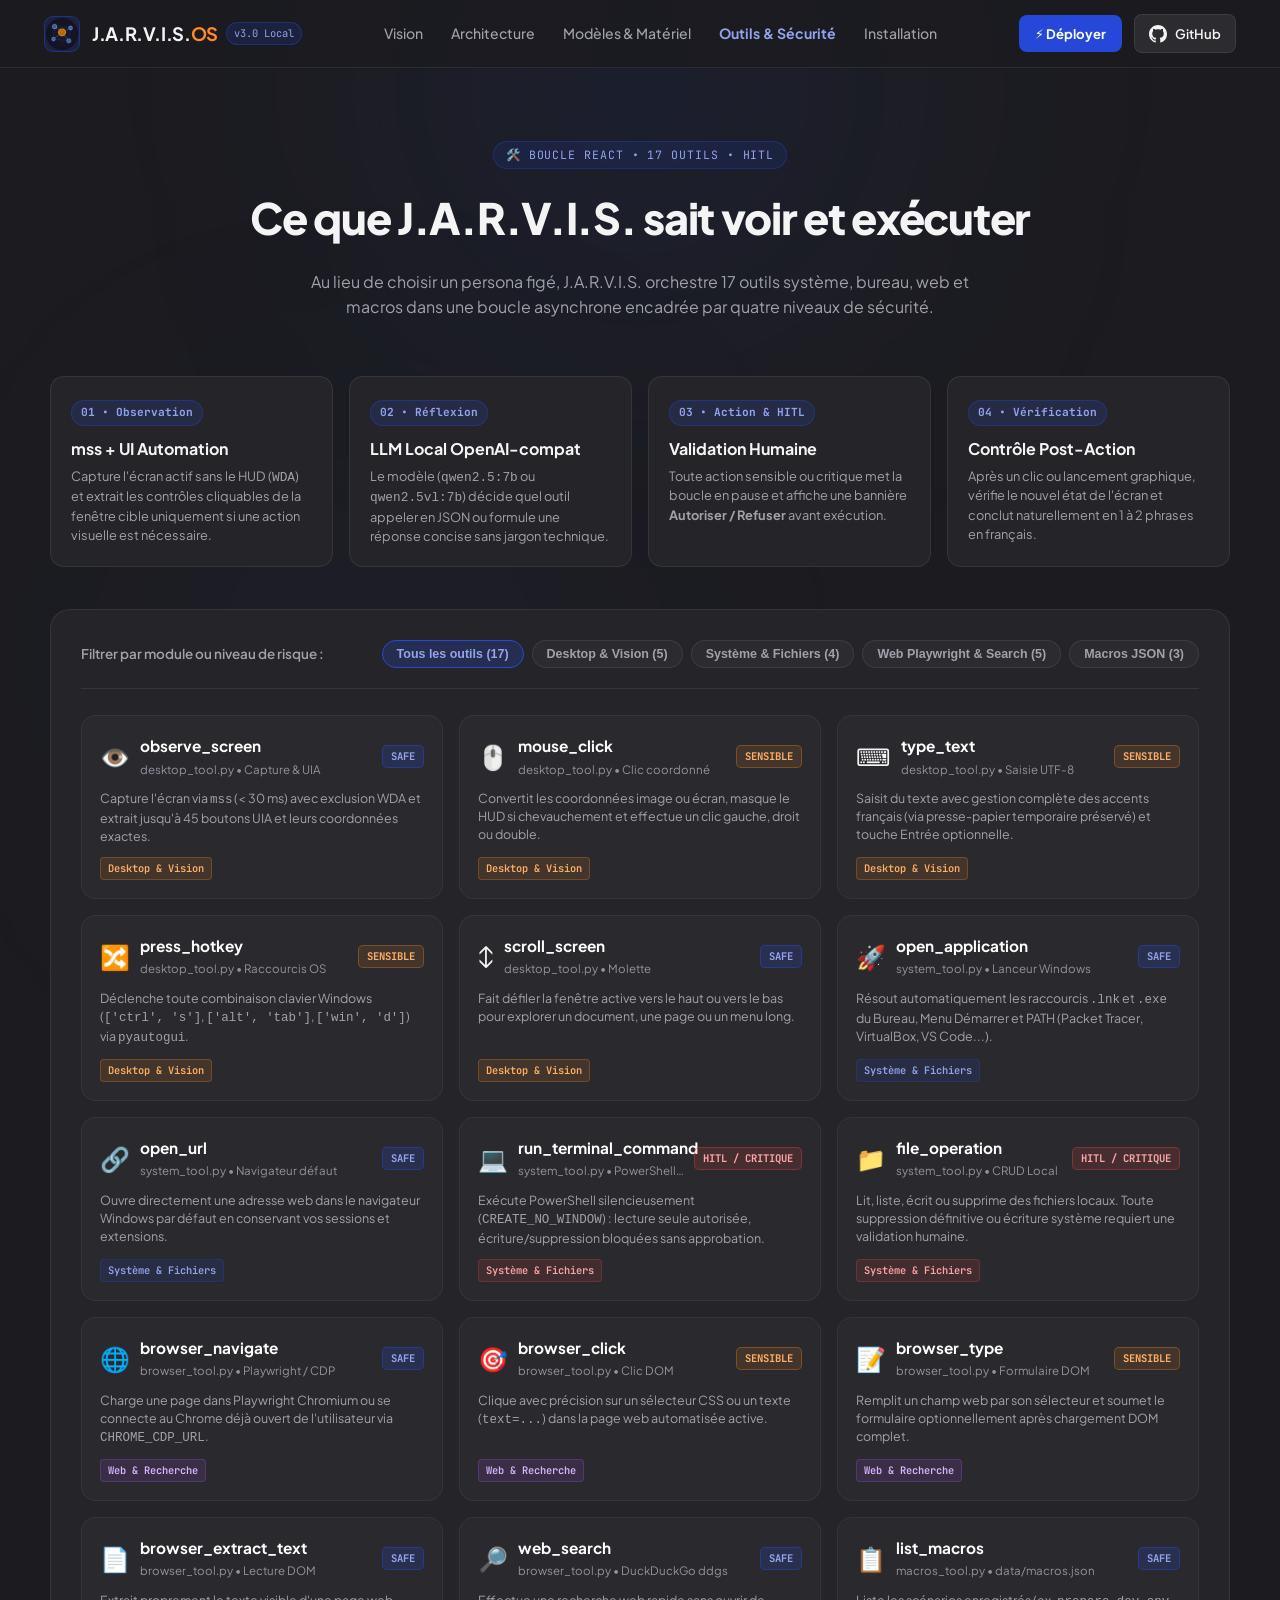
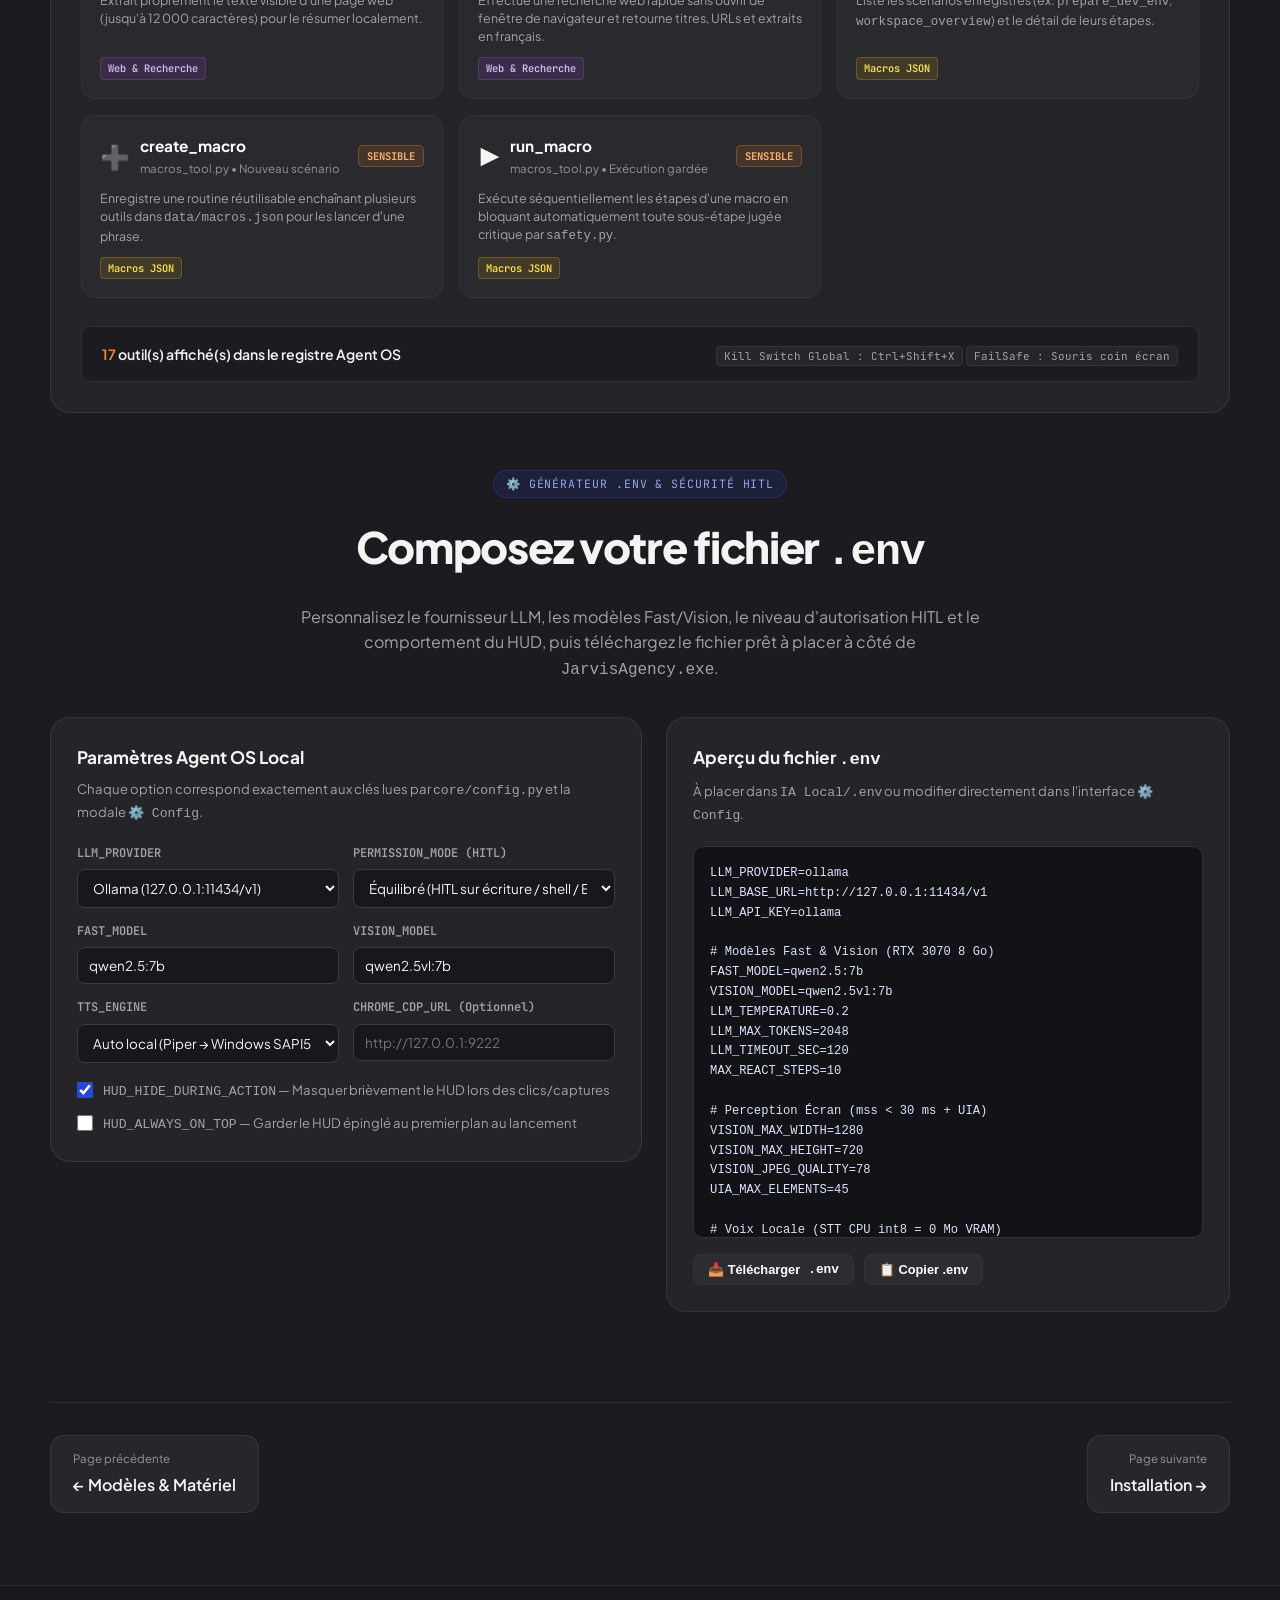
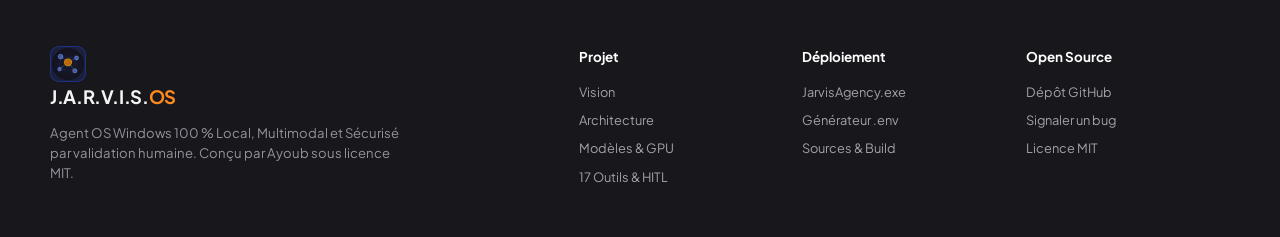
==== commit 66483f28: "Add files via upload" ====
--- a/agents.html
+++ b/agents.html
@@ -2,332 +2,14 @@
 <html lang="fr" class="dark">
 <head>
     <meta charset="UTF-8">
-    <meta name="viewport" content="width=device-width, initial-scale=1.0">
-    <title>Agents & Configurateur — Jarvis Agency</title>
-    <meta name="description" content="Les 11 agents spécialisés de Jarvis Agency et le configurateur d'équipe.">
-    <meta name="theme-color" content="#09090b">
-    <link rel="icon" type="image/png" href="assets/favicon.png">
-    <link rel="preconnect" href="https://fonts.googleapis.com">
-    <link rel="preconnect" href="https://fonts.gstatic.com" crossorigin>
-    <link href="https://fonts.googleapis.com/css2?family=Plus+Jakarta+Sans:wght@300;400;500;600;700;800&family=JetBrains+Mono:wght@400;500;600;700&display=swap" rel="stylesheet">
+    <meta http-equiv="refresh" content="0; url=outils.html">
+    <title>Redirection — J.A.R.V.I.S. Agent OS Local</title>
     <link rel="stylesheet" href="style.css">
 </head>
-<body>
-
-    <div class="ambient-glow glow-top"></div>
-    <div class="ambient-glow glow-center"></div>
-
-    <header class="site-header">
-        <div class="header-container">
-            <a href="index.html" class="brand-link">
-                <div class="brand-logo-wrap">
-                    <img src="assets/logo.png" alt="Jarvis Agency Logo" class="brand-logo-img">
-                </div>
-                <div class="brand-text">
-                    <span class="brand-name">Jarvis<span class="text-accent">Agency</span></span>
-                    <span class="brand-badge">v2.0 Local</span>
-                </div>
-            </a>
-
-            <nav class="desktop-nav" aria-label="Navigation principale">
-                <a href="vision.html" class="nav-item">Vision</a>
-                <a href="architecture.html" class="nav-item">Architecture</a>
-                <a href="materiel.html" class="nav-item">Modèles & Matériel</a>
-                <a href="agents.html" class="nav-item" aria-current="page">Agents & Configurateur</a>
-                <a href="installation.html" class="nav-item">Installation</a>
-            </nav>
-
-            <div class="header-actions">
-                <a href="installation.html" class="btn-header-cta"><span>⚡ Déployer</span></a>
-                <a href="https://github.com" target="_blank" rel="noopener noreferrer" class="btn-github">
-                    <svg viewBox="0 0 24 24" width="18" height="18" fill="currentColor"><path d="M12 0C5.37 0 0 5.37 0 12c0 5.31 3.435 9.795 8.205 11.385.6.105.825-.255.825-.57 0-.285-.015-1.23-.015-2.235-3.015.555-3.795-.735-4.035-1.41-.135-.345-.72-1.41-1.23-1.695-.42-.225-1.02-.78-.015-.795.945-.015 1.62.87 1.845 1.23 1.08 1.815 2.805 1.305 3.495.99.105-.78.42-1.305.765-1.605-2.67-.3-5.46-1.335-5.46-5.925 0-1.305.465-2.385 1.23-3.225-.12-.3-.54-1.53.12-3.18 0 0 1.005-.315 3.3 1.23.96-.27 1.98-.405 3-.405s2.04.135 3 .405c2.295-1.56 3.3-1.23 3.3-1.23.66 1.65.24 2.88.12 3.18.765.84 1.23 1.905 1.23 3.225 0 4.605-2.805 5.625-5.475 5.925.435.375.81 1.095.81 2.22 0 1.605-.015 2.895-.015 3.3 0 .315.225.69.825.57A12.02 12.02 0 0024 12c0-6.63-5.37-12-12-12z"/></svg>
-                    <span>GitHub</span>
-                </a>
-            </div>
-
-            <button type="button" class="mobile-toggle" id="btnMobileToggle" aria-label="Ouvrir le menu" aria-expanded="false" aria-controls="mobileNav">
-                <span></span><span></span><span></span>
-            </button>
-        </div>
-        <nav class="mobile-nav" id="mobileNav" aria-label="Menu mobile" hidden>
-            <a href="vision.html" class="mobile-nav-item">Vision</a>
-                <a href="architecture.html" class="mobile-nav-item">Architecture</a>
-                <a href="materiel.html" class="mobile-nav-item">Modèles & Matériel</a>
-                <a href="agents.html" class="mobile-nav-item" aria-current="page">Agents & Configurateur</a>
-                <a href="installation.html" class="mobile-nav-item">Installation</a>
-            <a href="installation.html" class="mobile-nav-cta">⚡ Déployer</a>
-        </nav>
-    </header>
-
-    <main>
-<section class="section-block page-first" id="agents">
-        <div class="section-container">
-            <div class="section-head text-center">
-                <div class="subhead-pill">👥 Roster d'Élite & Personnalisation</div>
-                <h2 class="section-title">Les 11 Agents Spécialisés</h2>
-                <p class="section-desc">Classés en 5 grandes spécialités. Activez l'ensemble de l'agence ou sélectionnez uniquement les agents dont vous avez besoin pour votre usage.</p>
-            </div>
-
-            <!-- INTERACTIVE TEAM CONFIGURATOR -->
-            <div class="configurator-wrapper">
-                <div class="configurator-controls">
-                    <div class="config-filter-label">Préréglages de profil :</div>
-                    <div class="profile-chips-group">
-                        <button type="button" class="profile-chip active" data-profile="all">Pack Intégral (11 Agents)</button>
-                        <button type="button" class="profile-chip" data-profile="sisr">BTS SIO SISR & Réseau</button>
-                        <button type="button" class="profile-chip" data-profile="cyber">CyberSécurité & Pentest</button>
-                        <button type="button" class="profile-chip" data-profile="dev">Développeur & Architecte</button>
-                        <button type="button" class="profile-chip" data-profile="data">Données & Synthèse</button>
-                    </div>
-                </div>
-
-                <div class="agents-roster-grid" id="agentsRosterGrid">
-                    <!-- CYBERSECURITE -->
-                    <div class="agent-card" data-agent="sentinel" data-category="cyber">
-                        <div class="card-top">
-                            <span class="agent-avatar">🥷</span>
-                            <div class="agent-ident">
-                                <h4 class="agent-name">Sentinel</h4>
-                                <span class="agent-role">Cybersécurité & Pentest</span>
-                            </div>
-                            <label class="agent-toggle-wrap">
-                                <input type="checkbox" class="agent-checkbox" checked data-agent="sentinel">
-                                <span class="toggle-slider"></span>
-                            </label>
-                        </div>
-                        <p class="agent-description">Détecte les failles OWASP, audite les règles de pare-feu, durcit Active Directory et analyse les vulnérabilités CVE.</p>
-                        <div class="agent-cat-tag cyber">Cybersécurité & Audit</div>
-                    </div>
-
-                    <div class="agent-card" data-agent="reviewer" data-category="cyber">
-                        <div class="card-top">
-                            <span class="agent-avatar">🛡️</span>
-                            <div class="agent-ident">
-                                <h4 class="agent-name">Auditor</h4>
-                                <span class="agent-role">Quality Gate & Code</span>
-                            </div>
-                            <label class="agent-toggle-wrap">
-                                <input type="checkbox" class="agent-checkbox" checked data-agent="reviewer">
-                                <span class="toggle-slider"></span>
-                            </label>
-                        </div>
-                        <p class="agent-description">Contrôleur qualité. Audite le code, vérifie la conformité des configurations système et valide chaque étape d'un projet.</p>
-                        <div class="agent-cat-tag cyber">Cybersécurité & Audit</div>
-                    </div>
-
-                    <!-- RESEAUX & SISR -->
-                    <div class="agent-card" data-agent="netadmin" data-category="network_sys">
-                        <div class="card-top">
-                            <span class="agent-avatar">🌐</span>
-                            <div class="agent-ident">
-                                <h4 class="agent-name">NetAdmin</h4>
-                                <span class="agent-role">Architecte Réseaux & Protocoles</span>
-                            </div>
-                            <label class="agent-toggle-wrap">
-                                <input type="checkbox" class="agent-checkbox" checked data-agent="netadmin">
-                                <span class="toggle-slider"></span>
-                            </label>
-                        </div>
-                        <p class="agent-description">Maître des VLANs 802.1Q, sous-réseaux CIDR, routage OSPF, analyse Wireshark, DHCP, DNS et partages Samba/SMB.</p>
-                        <div class="agent-cat-tag network">Réseaux & Systèmes (SISR)</div>
-                    </div>
-
-                    <div class="agent-card" data-agent="devops" data-category="network_sys">
-                        <div class="card-top">
-                            <span class="agent-avatar">⚙️</span>
-                            <div class="agent-ident">
-                                <h4 class="agent-name">DevOps</h4>
-                                <span class="agent-role">SysAdmin & Automation</span>
-                            </div>
-                            <label class="agent-toggle-wrap">
-                                <input type="checkbox" class="agent-checkbox" checked data-agent="devops">
-                                <span class="toggle-slider"></span>
-                            </label>
-                        </div>
-                        <p class="agent-description">Administration Windows Server & Linux. Automatisation PowerShell/Bash, services systemctl et maintenance système.</p>
-                        <div class="agent-cat-tag network">Réseaux & Systèmes (SISR)</div>
-                    </div>
-
-                    <!-- DEV & ARCHITECTURE -->
-                    <div class="agent-card" data-agent="coder" data-category="dev_arch">
-                        <div class="card-top">
-                            <span class="agent-avatar">💻</span>
-                            <div class="agent-ident">
-                                <h4 class="agent-name">Developer</h4>
-                                <span class="agent-role">Ingénieur Logiciel</span>
-                            </div>
-                            <label class="agent-toggle-wrap">
-                                <input type="checkbox" class="agent-checkbox" checked data-agent="coder">
-                                <span class="toggle-slider"></span>
-                            </label>
-                        </div>
-                        <p class="agent-description">Développe en Python, Bash, JavaScript, FastAPI. Écrit, teste et débugue du code directement exécutable.</p>
-                        <div class="agent-cat-tag dev">Développement & Architecture</div>
-                    </div>
-
-                    <div class="agent-card" data-agent="architect" data-category="dev_arch">
-                        <div class="card-top">
-                            <span class="agent-avatar">🏛️</span>
-                            <div class="agent-ident">
-                                <h4 class="agent-name">Architect</h4>
-                                <span class="agent-role">Conception & Schémas</span>
-                            </div>
-                            <label class="agent-toggle-wrap">
-                                <input type="checkbox" class="agent-checkbox" checked data-agent="architect">
-                                <span class="toggle-slider"></span>
-                            </label>
-                        </div>
-                        <p class="agent-description">Génère des schémas d'architecture Mermaid, modélise des diagrammes réseau, UML et optimise la scalabilité des systèmes.</p>
-                        <div class="agent-cat-tag dev">Développement & Architecture</div>
-                    </div>
-
-                    <!-- DONNEES & REDACTION -->
-                    <div class="agent-card" data-agent="data_analyst" data-category="data_doc">
-                        <div class="card-top">
-                            <span class="agent-avatar">📊</span>
-                            <div class="agent-ident">
-                                <h4 class="agent-name">Data Analyst</h4>
-                                <span class="agent-role">Données & Métriques</span>
-                            </div>
-                            <label class="agent-toggle-wrap">
-                                <input type="checkbox" class="agent-checkbox" checked data-agent="data_analyst">
-                                <span class="toggle-slider"></span>
-                            </label>
-                        </div>
-                        <p class="agent-description">Inspecte les fichiers CSV, Excel, SQLite et logs. Génère des tableaux synthétiques et des analyses statistiques actionnables.</p>
-                        <div class="agent-cat-tag data">Données & Rédaction</div>
-                    </div>
-
-                    <div class="agent-card" data-agent="researcher" data-category="data_doc">
-                        <div class="card-top">
-                            <span class="agent-avatar">🔍</span>
-                            <div class="agent-ident">
-                                <h4 class="agent-name">Researcher</h4>
-                                <span class="agent-role">Documentation & RFC</span>
-                            </div>
-                            <label class="agent-toggle-wrap">
-                                <input type="checkbox" class="agent-checkbox" checked data-agent="researcher">
-                                <span class="toggle-slider"></span>
-                            </label>
-                        </div>
-                        <p class="agent-description">Synthèse documentaire approfondie. Explore les spécifications techniques, normes ANSSI, RFC et bases de connaissances.</p>
-                        <div class="agent-cat-tag data">Données & Rédaction</div>
-                    </div>
-
-                    <div class="agent-card" data-agent="writer" data-category="data_doc">
-                        <div class="card-top">
-                            <span class="agent-avatar">✍️</span>
-                            <div class="agent-ident">
-                                <h4 class="agent-name">Executive Writer</h4>
-                                <span class="agent-role">Rédaction Professionnelle</span>
-                            </div>
-                            <label class="agent-toggle-wrap">
-                                <input type="checkbox" class="agent-checkbox" checked data-agent="writer">
-                                <span class="toggle-slider"></span>
-                            </label>
-                        </div>
-                        <p class="agent-description">Rédige des comptes-rendus de stage, fiches techniques, synthèses exécutives et mémos clairs prêts à l'envoi.</p>
-                        <div class="agent-cat-tag data">Données & Rédaction</div>
-                    </div>
-
-                    <!-- STRATEGIE & VEILLE -->
-                    <div class="agent-card" data-agent="captain" data-category="strategy_web">
-                        <div class="card-top">
-                            <span class="agent-avatar">🎖️</span>
-                            <div class="agent-ident">
-                                <h4 class="agent-name">Captain</h4>
-                                <span class="agent-role">Orchestrateur Suprême</span>
-                            </div>
-                            <label class="agent-toggle-wrap">
-                                <input type="checkbox" class="agent-checkbox" checked data-agent="captain">
-                                <span class="toggle-slider"></span>
-                            </label>
-                        </div>
-                        <p class="agent-description">Chef de projet. Découpe les objectifs complexes en phases ordonnées et coordonne le travail de l'ensemble de l'équipe.</p>
-                        <div class="agent-cat-tag strategy">Stratégie & Veille</div>
-                    </div>
-
-                    <div class="agent-card" data-agent="web_scout" data-category="strategy_web">
-                        <div class="card-top">
-                            <span class="agent-avatar">📡</span>
-                            <div class="agent-ident">
-                                <h4 class="agent-name">Web Scout</h4>
-                                <span class="agent-role">Recherche & Veille Web</span>
-                            </div>
-                            <label class="agent-toggle-wrap">
-                                <input type="checkbox" class="agent-checkbox" checked data-agent="web_scout">
-                                <span class="toggle-slider"></span>
-                            </label>
-                        </div>
-                        <p class="agent-description">Ouvre directement les navigateurs pour consulter la documentation officielle, les dernières CVEs et effectuer de la veille technologique.</p>
-                        <div class="agent-cat-tag strategy">Stratégie & Veille</div>
-                    </div>
-                </div>
-
-                <!-- CONFIG SUMMARY BAR -->
-                <div class="config-summary-bar">
-                    <div class="summary-count">
-                        <span id="activeAgentsCount">11</span> / 11 agents sélectionnés pour votre agence
-                    </div>
-                    <div class="summary-actions">
-                        <button type="button" class="btn-export-config" id="btnExportConfig">
-                            <span>📄</span> Télécharger <code>agents_config.json</code>
-                        </button>
-                    </div>
-                </div>
-            </div>
-        </div>
-    </section>
-    </main>
-
-    <nav class="pager" aria-label="Navigation entre les pages">
-        <div class="pager-inner"><a href="materiel.html" class="pager-link prev"><small>Page précédente</small><span>← Modèles & Matériel</span></a><a href="installation.html" class="pager-link next"><small>Page suivante</small><span>Installation →</span></a></div>
-    </nav>
-
-    <footer class="site-footer">
-        <div class="footer-container">
-            <div class="footer-top">
-                <div class="footer-brand">
-                    <div class="brand-logo-wrap">
-                        <img src="assets/logo.png" alt="Jarvis Agency Logo" class="brand-logo-img">
-                    </div>
-                    <span class="brand-name">Jarvis<span class="text-accent">Agency</span></span>
-                    <p class="footer-tagline">Studio Multi-Agents IA 100% Local, Privé et Déployable. Conçu avec passion par Ayoub pour la communauté et le BTS SIO SISR.</p>
-                </div>
-
-                <div class="footer-links-group">
-                    <div class="footer-col">
-                        <h4>Projet</h4>
-                        <a href="vision.html">Vision</a>
-                        <a href="architecture.html">Architecture</a>
-                        <a href="materiel.html">Modèles & GPU</a>
-                        <a href="agents.html">Agents</a>
-                    </div>
-                    <div class="footer-col">
-                        <h4>Téléchargements</h4>
-                        <a href="installation.html">JarvisAgency.exe</a>
-                        <a href="downloads/JarvisAgency.apk" download>JarvisAgency.apk</a>
-                        <a href="installation.html">Script PowerShell</a>
-                    </div>
-                    <div class="footer-col">
-                        <h4>Open Source</h4>
-                        <a href="https://github.com" target="_blank" rel="noopener">Dépôt GitHub</a>
-                        <a href="https://github.com" target="_blank" rel="noopener">Signaler un bug</a>
-                        <a href="https://github.com" target="_blank" rel="noopener">Licence MIT</a>
-                    </div>
-                </div>
-            </div>
-
-            <div class="footer-bottom">
-                <p>© 2026 Jarvis Agency • Open Source sous licence MIT • Vos données restent sur votre ordinateur.</p>
-                <div class="footer-meta-badges">
-                    <span class="badge-mini">⚡ 100% Hors-Ligne</span>
-                    <span class="badge-mini">🛡️ Zéro Télémétrie Cloud</span>
-                </div>
-            </div>
-        </div>
-    </footer>
-
-    <script src="app.js"></script>
+<body style="display:flex;align-items:center;justify-content:center;min-height:100vh;padding:24px;text-align:center;">
+    <div>
+        <p style="margin-bottom:14px;color:#a1a1aa;">Le studio multi-agents a évolué vers <strong>J.A.R.V.I.S. Agent OS</strong> (boucle ReAct unifiée à 17 outils).</p>
+        <a href="outils.html" class="btn-header-cta">Accéder à Outils & Sécurité →</a>
+    </div>
 </body>
 </html>
--- a/style.css
+++ b/style.css
@@ -1,23 +1,26 @@
 /* ==============================================================================
    JARVIS AGENCY — GITHUB PAGES MODERN SHOWCASE STYLESHEET
-   Design System : Pure OLED Dark, Neon Emerald Accents, Glassmorphism
+   Design System : Noir carbone (#1C1C20), Bleu royal (#2548D8), Orange mandarine (#FF8A1F), Glassmorphism
 ============================================================================== */
 
 :root {
-    --bg-black: #09090b;
-    --bg-card: #121618;
-    --bg-card-hover: #171d1f;
+    --bg-black: #1c1c20;
+    --bg-card: #27272b;
+    --bg-card-hover: #2d2d32;
     --border-subtle: rgba(255, 255, 255, 0.08);
-    --border-hover: rgba(16, 185, 129, 0.35);
-    
-    --accent-emerald: #10b981;
-    --accent-emerald-light: #34d399;
-    --accent-emerald-dark: #059669;
-    --accent-glow: rgba(16, 185, 129, 0.15);
+    --border-hover: rgba(146, 164, 236, 0.45);
+
+    --accent: #2548D8;
+    --accent-light: #92a4ec;
+    --accent-dark: #1B37A8;
+    --accent-hover: #4663de;
+    --accent-glow: rgba(37, 72, 216, 0.28);
+    --orange: #FF8A1F;
+    --orange-light: #ffb066;
 
     --text-primary: #f4f4f5;
     --text-secondary: #a1a1aa;
-    --text-muted: #71717a;
+    --text-muted: #93939e;
 
     --font-main: 'Plus Jakarta Sans', system-ui, -apple-system, sans-serif;
     --font-mono: 'JetBrains Mono', monospace;
@@ -64,7 +67,7 @@
     transform: translateX(-50%);
     width: 600px;
     height: 380px;
-    background: radial-gradient(circle, rgba(16, 185, 129, 0.18) 0%, rgba(5, 150, 105, 0.05) 50%, transparent 80%);
+    background: radial-gradient(circle, rgba(37, 72, 216, 0.29) 0%, rgba(27, 55, 168, 0.08) 50%, transparent 80%);
 }
 
 .glow-center {
@@ -72,16 +75,16 @@
     left: 10%;
     width: 500px;
     height: 500px;
-    background: radial-gradient(circle, rgba(16, 185, 129, 0.08) 0%, transparent 70%);
+    background: radial-gradient(circle, rgba(37, 72, 216, 0.13) 0%, transparent 70%);
 }
 
 /* TYPOGRAPHY UTILITIES */
 .text-accent {
-    color: var(--accent-emerald-light);
+    color: var(--orange);
 }
 
 .text-gradient {
-    background: linear-gradient(135deg, #ffffff 30%, #34d399 80%, #059669 100%);
+    background: linear-gradient(135deg, #ffffff 25%, #92a4ec 60%, #FF8A1F 100%);
     -webkit-background-clip: text;
     -webkit-text-fill-color: transparent;
 }
@@ -97,7 +100,7 @@
     left: 0;
     width: 100%;
     z-index: 100;
-    background: rgba(9, 9, 11, 0.82);
+    background: rgba(28, 28, 32, 0.82);
     backdrop-filter: blur(20px);
     -webkit-backdrop-filter: blur(20px);
     border-bottom: 1px solid var(--border-subtle);
@@ -125,8 +128,8 @@
     height: 36px;
     border-radius: 9px;
     overflow: hidden;
-    background: rgba(16, 185, 129, 0.1);
-    border: 1px solid rgba(16, 185, 129, 0.3);
+    background: rgba(37, 72, 216, 0.16);
+    border: 1px solid rgba(37, 72, 216, 0.48);
     display: flex;
     align-items: center;
     justify-content: center;
@@ -153,9 +156,9 @@
 .brand-badge {
     font-size: 0.65rem;
     font-family: var(--font-mono);
-    color: var(--accent-emerald-light);
-    background: rgba(16, 185, 129, 0.1);
-    border: 1px solid rgba(16, 185, 129, 0.25);
+    color: var(--accent-light);
+    background: rgba(37, 72, 216, 0.16);
+    border: 1px solid rgba(37, 72, 216, 0.4);
     padding: 2px 7px;
     border-radius: var(--radius-full);
 }
@@ -187,8 +190,8 @@
 .btn-header-cta {
     display: inline-flex;
     align-items: center;
-    background: var(--accent-emerald);
-    color: #000000;
+    background: var(--accent);
+    color: #ffffff;
     font-size: 0.82rem;
     font-weight: 700;
     padding: 8px 16px;
@@ -198,16 +201,16 @@
 }
 
 .btn-header-cta:hover {
-    background: var(--accent-emerald-light);
+    background: var(--accent-hover);
     transform: translateY(-1px);
-    box-shadow: 0 4px 14px rgba(16, 185, 129, 0.35);
+    box-shadow: 0 4px 14px rgba(37, 72, 216, 0.56);
 }
 
 .btn-github {
     display: inline-flex;
     align-items: center;
     gap: 8px;
-    background: #171c1e;
+    background: #2c2c30;
     border: 1px solid var(--border-subtle);
     color: var(--text-primary);
     font-size: 0.82rem;
@@ -219,7 +222,7 @@
 }
 
 .btn-github:hover {
-    background: #20272a;
+    background: #37373b;
     border-color: rgba(255, 255, 255, 0.15);
 }
 
@@ -256,13 +259,13 @@
     display: inline-flex;
     align-items: center;
     gap: 8px;
-    background: rgba(16, 185, 129, 0.08);
-    border: 1px solid rgba(16, 185, 129, 0.25);
+    background: rgba(37, 72, 216, 0.13);
+    border: 1px solid rgba(37, 72, 216, 0.4);
     padding: 6px 14px;
     border-radius: var(--radius-full);
     font-size: 0.78rem;
     font-weight: 600;
-    color: var(--accent-emerald-light);
+    color: var(--accent-light);
     margin-bottom: 24px;
     font-family: var(--font-mono);
 }
@@ -270,9 +273,9 @@
 .badge-dot {
     width: 7px;
     height: 7px;
-    background: var(--accent-emerald);
+    background: var(--orange);
     border-radius: 50%;
-    box-shadow: 0 0 10px var(--accent-emerald);
+    box-shadow: 0 0 10px var(--orange);
 }
 
 .hero-title {
@@ -315,39 +318,39 @@
 }
 
 .btn-primary-hero {
-    background: var(--accent-emerald);
-    color: #000000;
-    border: 1px solid var(--accent-emerald-light);
-    box-shadow: 0 8px 24px rgba(16, 185, 129, 0.25);
+    background: var(--accent);
+    color: #ffffff;
+    border: 1px solid var(--accent-light);
+    box-shadow: 0 8px 24px rgba(37, 72, 216, 0.4);
 }
 
 .btn-primary-hero:hover {
-    background: var(--accent-emerald-light);
+    background: var(--accent-hover);
     transform: translateY(-2px);
-    box-shadow: 0 12px 30px rgba(16, 185, 129, 0.4);
+    box-shadow: 0 12px 30px rgba(37, 72, 216, 0.6);
 }
 
 .btn-secondary-hero {
-    background: #171d1e;
+    background: #2d2d31;
     color: var(--text-primary);
     border: 1px solid var(--border-subtle);
 }
 
 .btn-secondary-hero:hover {
-    background: #20272a;
+    background: #37373b;
     border-color: rgba(255, 255, 255, 0.2);
     transform: translateY(-2px);
 }
 
 .btn-mobile-hero {
-    background: rgba(16, 185, 129, 0.08);
-    color: var(--accent-emerald-light);
-    border: 1px solid rgba(16, 185, 129, 0.25);
+    background: rgba(37, 72, 216, 0.13);
+    color: var(--accent-light);
+    border: 1px solid rgba(37, 72, 216, 0.4);
 }
 
 .btn-mobile-hero:hover {
-    background: rgba(16, 185, 129, 0.15);
-    border-color: var(--accent-emerald);
+    background: rgba(37, 72, 216, 0.24);
+    border-color: var(--accent);
     transform: translateY(-2px);
 }
 
@@ -399,18 +402,18 @@
     border-radius: var(--radius-lg);
     background: linear-gradient(180deg, rgba(255, 255, 255, 0.08) 0%, rgba(255, 255, 255, 0.02) 100%);
     padding: 1px;
-    box-shadow: 0 24px 60px rgba(0, 0, 0, 0.8), 0 0 80px rgba(16, 185, 129, 0.12);
+    box-shadow: 0 24px 60px rgba(0, 0, 0, 0.8), 0 0 80px rgba(37, 72, 216, 0.19);
 }
 
 .mockup-window {
-    background: #0d1112;
+    background: #222226;
     border-radius: calc(var(--radius-lg) - 1px);
     overflow: hidden;
     text-align: left;
 }
 
 .mockup-topbar {
-    background: #111617;
+    background: #26262a;
     padding: 12px 18px;
     display: flex;
     align-items: center;
@@ -430,8 +433,8 @@
 }
 
 .dot.red { background: #ef4444; }
-.dot.yellow { background: #f59e0b; }
-.dot.green { background: #10b981; }
+.dot.yellow { background: #FF8A1F; }
+.dot.green { background: #2548D8; }
 
 .mockup-title {
     font-size: 0.76rem;
@@ -445,9 +448,9 @@
     gap: 6px;
     font-size: 0.7rem;
     font-family: var(--font-mono);
-    color: var(--accent-emerald);
-    background: rgba(16, 185, 129, 0.08);
-    border: 1px solid rgba(16, 185, 129, 0.2);
+    color: var(--accent);
+    background: rgba(37, 72, 216, 0.13);
+    border: 1px solid rgba(37, 72, 216, 0.32);
     padding: 2px 8px;
     border-radius: var(--radius-full);
 }
@@ -455,7 +458,7 @@
 .pulse-green {
     width: 6px;
     height: 6px;
-    background: var(--accent-emerald);
+    background: var(--orange);
     border-radius: 50%;
     animation: pulseGlow 1.8s infinite;
 }
@@ -470,7 +473,7 @@
     display: flex;
     flex-direction: column;
     gap: 20px;
-    background: #09090b;
+    background: #1c1c20;
 }
 
 .mockup-msg {
@@ -484,8 +487,8 @@
 }
 
 .mockup-msg.user .msg-bubble {
-    background: #181d1f;
-    border: 1px solid #283134;
+    background: #2d2d31;
+    border: 1px solid #3f3f43;
     border-radius: 14px 14px 2px 14px;
     padding: 12px 16px;
     font-size: 0.88rem;
@@ -493,8 +496,8 @@
 }
 
 .mockup-msg.assistant .msg-bubble {
-    background: #111516;
-    border: 1px solid #1f2729;
+    background: #26262a;
+    border: 1px solid #36363a;
     border-radius: 14px 14px 14px 2px;
     padding: 16px;
     font-size: 0.86rem;
@@ -506,7 +509,7 @@
     width: 34px;
     height: 34px;
     border-radius: 50%;
-    background: #171d1e;
+    background: #2d2d31;
     border: 1px solid var(--border-subtle);
     display: flex;
     align-items: center;
@@ -520,17 +523,17 @@
     align-items: center;
     gap: 6px;
     font-size: 0.72rem;
-    color: var(--accent-emerald-light);
-    background: rgba(16, 185, 129, 0.08);
-    border: 1px solid rgba(16, 185, 129, 0.25);
+    color: var(--accent-light);
+    background: rgba(37, 72, 216, 0.13);
+    border: 1px solid rgba(37, 72, 216, 0.4);
     padding: 3px 8px;
     border-radius: 6px;
     margin-bottom: 12px;
 }
 
 .code-box-preview {
-    background: #050507;
-    border: 1px solid #1a2224;
+    background: #131317;
+    border: 1px solid #313135;
     border-radius: 8px;
     margin: 12px 0;
     overflow: hidden;
@@ -538,13 +541,13 @@
 }
 
 .code-header {
-    background: #0f1415;
+    background: #252529;
     padding: 6px 12px;
     font-size: 0.72rem;
     color: var(--text-muted);
     display: flex;
     justify-content: space-between;
-    border-bottom: 1px solid #1a2224;
+    border-bottom: 1px solid #313135;
 }
 
 .code-box-preview code {
@@ -556,12 +559,12 @@
 }
 
 .alert-success {
-    background: rgba(16, 185, 129, 0.08);
-    border-left: 3px solid var(--accent-emerald);
+    background: rgba(37, 72, 216, 0.13);
+    border-left: 3px solid var(--accent);
     padding: 8px 12px;
     border-radius: 4px;
     font-size: 0.82rem;
-    color: #d1fae5;
+    color: #dbe2fb;
     margin-top: 10px;
 }
 
@@ -573,7 +576,7 @@
 }
 
 .bg-subtle {
-    background: rgba(18, 24, 27, 0.35);
+    background: rgba(39, 39, 43, 0.35);
     border-top: 1px solid var(--border-subtle);
     border-bottom: 1px solid var(--border-subtle);
 }
@@ -593,9 +596,9 @@
     font-family: var(--font-mono);
     text-transform: uppercase;
     letter-spacing: 0.08em;
-    color: var(--accent-emerald-light);
-    background: rgba(16, 185, 129, 0.08);
-    border: 1px solid rgba(16, 185, 129, 0.2);
+    color: var(--accent-light);
+    background: rgba(37, 72, 216, 0.13);
+    border: 1px solid rgba(37, 72, 216, 0.32);
     padding: 4px 12px;
     border-radius: var(--radius-full);
     margin-bottom: 14px;
@@ -668,17 +671,23 @@
 .arch-specs li {
     display: flex;
     justify-content: space-between;
+    align-items: baseline;
+    gap: 12px;
     padding: 4px 0;
     color: #e4e4e7;
+    text-align: right;
 }
 
 .arch-specs li span {
     color: var(--text-muted);
+    white-space: nowrap;
+    flex-shrink: 0;
+    text-align: left;
 }
 
 /* HARDWARE CALCULATOR */
 .hardware-calc-box {
-    background: #101416;
+    background: #252529;
     border: 1px solid var(--border-subtle);
     border-radius: var(--radius-lg);
     padding: 34px;
@@ -713,7 +722,7 @@
     display: flex;
     align-items: center;
     gap: 8px;
-    background: #171d1f;
+    background: #2d2d31;
     border: 1px solid var(--border-subtle);
     border-radius: var(--radius-sm);
     padding: 10px 16px;
@@ -725,19 +734,19 @@
 }
 
 .preset-btn:hover {
-    background: #20272a;
+    background: #37373b;
     color: #ffffff;
 }
 
 .preset-btn.active {
-    background: rgba(16, 185, 129, 0.12);
-    border-color: var(--accent-emerald);
-    color: var(--accent-emerald-light);
+    background: rgba(37, 72, 216, 0.19);
+    border-color: var(--accent);
+    color: var(--accent-light);
 }
 
 .calc-result-card {
-    background: #09090b;
-    border: 1px solid #1f2729;
+    background: #1c1c20;
+    border: 1px solid #36363a;
     border-radius: var(--radius-md);
     padding: 26px;
 }
@@ -747,9 +756,9 @@
     font-size: 0.72rem;
     font-family: var(--font-mono);
     font-weight: 700;
-    color: var(--accent-emerald);
-    background: rgba(16, 185, 129, 0.1);
-    border: 1px solid rgba(16, 185, 129, 0.25);
+    color: var(--accent);
+    background: rgba(37, 72, 216, 0.16);
+    border: 1px solid rgba(37, 72, 216, 0.4);
     padding: 4px 10px;
     border-radius: var(--radius-sm);
     margin-bottom: 16px;
@@ -791,8 +800,8 @@
 }
 
 .stat-pill {
-    background: #14191a;
-    border: 1px solid #232c2e;
+    background: #29292d;
+    border: 1px solid #3a3a3e;
     border-radius: 8px;
     padding: 8px 14px;
     display: flex;
@@ -804,7 +813,7 @@
     font-size: 1rem;
     font-weight: 700;
     font-family: var(--font-mono);
-    color: var(--accent-emerald-light);
+    color: var(--orange);
 }
 
 .stat-unit {
@@ -813,8 +822,8 @@
 }
 
 .result-command-box {
-    background: #050507;
-    border: 1px solid #1c2426;
+    background: #131317;
+    border: 1px solid #333337;
     border-radius: 8px;
     padding: 12px 16px;
 }
@@ -836,11 +845,11 @@
 .cmd-row code {
     font-family: var(--font-mono);
     font-size: 0.86rem;
-    color: #34d399;
+    color: var(--orange);
 }
 
 .btn-copy-code {
-    background: #1b2224;
+    background: #323236;
     border: 1px solid #2d383b;
     color: var(--text-primary);
     font-size: 0.76rem;
@@ -852,13 +861,13 @@
 }
 
 .btn-copy-code:hover {
-    background: #252e31;
+    background: #3d3d41;
     color: #ffffff;
 }
 
 /* AGENTS CONFIGURATOR */
 .configurator-wrapper {
-    background: #101416;
+    background: #252529;
     border: 1px solid var(--border-subtle);
     border-radius: var(--radius-lg);
     padding: 30px;
@@ -888,7 +897,7 @@
 }
 
 .profile-chip {
-    background: #171c1e;
+    background: #2c2c30;
     border: 1px solid var(--border-subtle);
     color: var(--text-secondary);
     font-size: 0.78rem;
@@ -900,14 +909,14 @@
 }
 
 .profile-chip:hover {
-    background: #22292c;
+    background: #38383c;
     color: #ffffff;
 }
 
 .profile-chip.active {
-    background: rgba(16, 185, 129, 0.14);
-    border-color: var(--accent-emerald);
-    color: var(--accent-emerald-light);
+    background: rgba(37, 72, 216, 0.22);
+    border-color: var(--accent);
+    color: var(--accent-light);
 }
 
 .agents-roster-grid {
@@ -918,8 +927,8 @@
 }
 
 .agent-card {
-    background: #14191b;
-    border: 1px solid #1f272a;
+    background: #2a2a2e;
+    border: 1px solid #36363a;
     border-radius: var(--radius-md);
     padding: 18px;
     transition: all 0.2s ease;
@@ -928,7 +937,7 @@
 }
 
 .agent-card:hover {
-    border-color: rgba(16, 185, 129, 0.4);
+    border-color: rgba(37, 72, 216, 0.6);
     transform: translateY(-2px);
 }
 
@@ -987,7 +996,7 @@
     position: absolute;
     cursor: pointer;
     top: 0; left: 0; right: 0; bottom: 0;
-    background-color: #2b3538;
+    background-color: #434347;
     transition: .2s;
     border-radius: 22px;
 }
@@ -1005,7 +1014,7 @@
 }
 
 .agent-checkbox:checked + .toggle-slider {
-    background-color: var(--accent-emerald);
+    background-color: var(--accent);
 }
 
 .agent-checkbox:checked + .toggle-slider:before {
@@ -1036,9 +1045,9 @@
 }
 
 .agent-cat-tag.network {
-    background: rgba(59, 130, 246, 0.12);
-    color: #93c5fd;
-    border: 1px solid rgba(59, 130, 246, 0.25);
+    background: rgba(37, 72, 216, 0.12);
+    color: #92a4ec;
+    border: 1px solid rgba(37, 72, 216, 0.25);
 }
 
 .agent-cat-tag.dev {
@@ -1054,16 +1063,16 @@
 }
 
 .agent-cat-tag.strategy {
-    background: rgba(16, 185, 129, 0.12);
-    color: #6ee7b7;
-    border: 1px solid rgba(16, 185, 129, 0.25);
+    background: rgba(255, 138, 31, 0.12);
+    color: #ffb066;
+    border: 1px solid rgba(255, 138, 31, 0.25);
 }
 
 .config-summary-bar {
     display: flex;
     align-items: center;
     justify-content: space-between;
-    background: #09090b;
+    background: #1c1c20;
     border: 1px solid var(--border-subtle);
     border-radius: var(--radius-sm);
     padding: 14px 20px;
@@ -1077,14 +1086,14 @@
 }
 
 .summary-count span {
-    color: var(--accent-emerald);
+    color: var(--orange);
 }
 
 .btn-export-config {
     display: inline-flex;
     align-items: center;
     gap: 8px;
-    background: #171d1f;
+    background: #2d2d31;
     border: 1px solid #2d383b;
     color: #ffffff;
     font-size: 0.8rem;
@@ -1096,13 +1105,13 @@
 }
 
 .btn-export-config:hover {
-    background: #232c2f;
-    border-color: var(--accent-emerald);
+    background: #3b3b3f;
+    border-color: var(--accent);
 }
 
 /* INSTALLATION TABS */
 .install-tabs-box {
-    background: #101416;
+    background: #252529;
     border: 1px solid var(--border-subtle);
     border-radius: var(--radius-lg);
     overflow: hidden;
@@ -1110,7 +1119,7 @@
 
 .tabs-nav {
     display: flex;
-    background: #0a0d0e;
+    background: #1f1f23;
     border-bottom: 1px solid var(--border-subtle);
     overflow-x: auto;
 }
@@ -1137,9 +1146,9 @@
 }
 
 .tab-btn.active {
-    color: var(--accent-emerald-light);
-    border-bottom-color: var(--accent-emerald);
-    background: rgba(16, 185, 129, 0.04);
+    color: var(--accent-light);
+    border-bottom-color: var(--accent);
+    background: rgba(37, 72, 216, 0.06);
 }
 
 .tab-content {
@@ -1183,7 +1192,7 @@
 }
 
 .step-list a {
-    color: var(--accent-emerald-light);
+    color: var(--accent-light);
     text-decoration: underline;
 }
 
@@ -1198,8 +1207,8 @@
     display: inline-flex;
     align-items: center;
     gap: 8px;
-    background: var(--accent-emerald);
-    color: #000000;
+    background: var(--accent);
+    color: #ffffff;
     font-size: 0.88rem;
     font-weight: 700;
     padding: 10px 18px;
@@ -1209,9 +1218,9 @@
 }
 
 .btn-download-main:hover {
-    background: var(--accent-emerald-light);
+    background: var(--accent-hover);
     transform: translateY(-1px);
-    box-shadow: 0 4px 16px rgba(16, 185, 129, 0.35);
+    box-shadow: 0 4px 16px rgba(37, 72, 216, 0.56);
 }
 
 .file-meta {
@@ -1221,19 +1230,19 @@
 }
 
 .terminal-copy-card {
-    background: #050507;
-    border: 1px solid #1f2729;
+    background: #131317;
+    border: 1px solid #36363a;
     border-radius: 8px;
     overflow: hidden;
 }
 
 .terminal-header {
-    background: #0f1415;
+    background: #252529;
     padding: 7px 14px;
     font-size: 0.72rem;
     font-family: var(--font-mono);
     color: var(--text-muted);
-    border-bottom: 1px solid #1f2729;
+    border-bottom: 1px solid #36363a;
 }
 
 .terminal-body {
@@ -1247,7 +1256,7 @@
 .terminal-body code {
     font-family: var(--font-mono);
     font-size: 0.82rem;
-    color: #34d399;
+    color: #92a4ec;
 }
 
 .apk-download-box {
@@ -1263,7 +1272,7 @@
 .apk-chip {
     font-size: 0.68rem;
     font-family: var(--font-mono);
-    background: #171d1f;
+    background: #2d2d31;
     border: 1px solid var(--border-subtle);
     padding: 2px 8px;
     border-radius: 4px;
@@ -1276,19 +1285,19 @@
 }
 
 .code-box-clean {
-    background: #050507;
-    border: 1px solid #1a2224;
+    background: #131317;
+    border: 1px solid #313135;
     border-radius: 8px;
     overflow: hidden;
     font-family: var(--font-mono);
 }
 
 .code-box-header {
-    background: #0e1214;
+    background: #232327;
     padding: 8px 14px;
     font-size: 0.72rem;
     color: var(--text-muted);
-    border-bottom: 1px solid #1a2224;
+    border-bottom: 1px solid #313135;
 }
 
 .code-box-clean pre {
@@ -1303,7 +1312,7 @@
 .site-footer {
     border-top: 1px solid var(--border-subtle);
     padding: 60px 24px 30px;
-    background: #060809;
+    background: #18181c;
 }
 
 .footer-container {
@@ -1352,7 +1361,7 @@
 }
 
 .footer-col a:hover {
-    color: var(--accent-emerald-light);
+    color: var(--accent-light);
 }
 
 .footer-bottom {
@@ -1375,8 +1384,8 @@
 .badge-mini {
     font-size: 0.68rem;
     font-family: var(--font-mono);
-    background: #111617;
-    border: 1px solid #1e2628;
+    background: #26262a;
+    border: 1px solid #353539;
     padding: 2px 7px;
     border-radius: 4px;
     color: var(--text-secondary);
@@ -1413,7 +1422,7 @@
 
 /* Page courante dans la navigation */
 .nav-item[aria-current="page"] {
-    color: var(--accent-emerald-light);
+    color: var(--accent-light);
     font-weight: 700;
 }
 
@@ -1434,7 +1443,7 @@
     padding-top: 18px;
     font-size: 0.85rem;
     font-weight: 600;
-    color: var(--accent-emerald-light);
+    color: var(--accent-light);
 }
 
 .page-link-card:hover .page-link-go {
@@ -1488,7 +1497,7 @@
 
 .vision-path span {
     font-size: 0.8rem;
-    color: var(--accent-emerald-light);
+    color: var(--accent-light);
     white-space: nowrap;
 }
 
@@ -1560,7 +1569,7 @@
 }
 
 .mobile-nav-item[aria-current="page"] {
-    color: var(--accent-emerald-light);
+    color: var(--accent-light);
     font-weight: 700;
 }
 
@@ -1568,8 +1577,8 @@
     margin-top: 12px;
     padding: 12px 16px;
     text-align: center;
-    background: var(--accent-emerald);
-    color: #000;
+    background: var(--accent);
+    color: #ffffff;
     font-weight: 700;
     border-radius: var(--radius-sm);
     text-decoration: none;
@@ -1580,7 +1589,7 @@
 .pager-link:focus-visible,
 .vision-path:focus-visible,
 .page-link-card:focus-visible {
-    outline: 2px solid var(--accent-emerald-light);
+    outline: 2px solid var(--accent-light);
     outline-offset: 3px;
 }
 
@@ -1602,3 +1611,355 @@
         padding-top: 48px;
     }
 }
+
+
+/* ==============================================================================
+   AGENT OS v3.0 EXTENSIONS (ReAct Pipeline, HITL Demo, Tools & .env Configurator)
+============================================================================== */
+
+.hero-mockup-stop {
+    font-family: var(--font-mono);
+    font-size: 0.68rem;
+    font-weight: 700;
+    color: #fca5a5;
+    background: rgba(239, 68, 68, 0.14);
+    border: 1px solid rgba(239, 68, 68, 0.35);
+    padding: 2px 9px;
+    border-radius: 6px;
+}
+
+.action-log-preview {
+    background: #1b1b1f;
+    border: 1px solid #333337;
+    border-radius: 8px;
+    padding: 9px 12px;
+    margin: 10px 0 12px;
+    font-family: var(--font-mono);
+    font-size: 0.74rem;
+    color: #94a3b8;
+    display: flex;
+    flex-direction: column;
+    gap: 4px;
+}
+
+.action-log-head {
+    display: flex;
+    justify-content: space-between;
+    color: var(--accent-light);
+    font-weight: 600;
+    font-size: 0.7rem;
+}
+
+.hitl-banner-demo {
+    background: rgba(255, 138, 31, 0.08);
+    border: 1px solid rgba(255, 138, 31, 0.35);
+    border-left: 3px solid #FF8A1F;
+    border-radius: 8px;
+    padding: 9px 12px;
+    margin: 10px 0 12px;
+    display: flex;
+    align-items: center;
+    justify-content: space-between;
+    gap: 10px;
+    flex-wrap: wrap;
+    font-size: 0.78rem;
+    color: #ffd2a3;
+}
+
+.hitl-pills {
+    display: inline-flex;
+    gap: 6px;
+}
+
+.hitl-btn-ok,
+.hitl-btn-no {
+    font-size: 0.7rem;
+    font-weight: 700;
+    padding: 3px 9px;
+    border-radius: 5px;
+    font-family: var(--font-mono);
+}
+
+.hitl-btn-ok {
+    background: rgba(37, 72, 216, 0.29);
+    color: #92a4ec;
+    border: 1px solid rgba(37, 72, 216, 0.6);
+}
+
+.hitl-btn-no {
+    background: rgba(239, 68, 68, 0.15);
+    color: #fca5a5;
+    border: 1px solid rgba(239, 68, 68, 0.35);
+}
+
+/* ReAct 4-Phase Pipeline */
+.react-pipeline {
+    display: grid;
+    grid-template-columns: repeat(4, 1fr);
+    gap: 16px;
+    margin-bottom: 42px;
+}
+
+.react-step-card {
+    background: #252529;
+    border: 1px solid var(--border-subtle);
+    border-radius: var(--radius-md);
+    padding: 20px;
+    position: relative;
+    transition: border-color 0.18s ease, transform 0.18s ease;
+}
+
+.react-step-card:hover {
+    border-color: var(--border-hover);
+    transform: translateY(-2px);
+}
+
+.react-step-num {
+    display: inline-flex;
+    align-items: center;
+    gap: 6px;
+    font-family: var(--font-mono);
+    font-size: 0.7rem;
+    font-weight: 700;
+    color: var(--accent-light);
+    background: rgba(37, 72, 216, 0.16);
+    border: 1px solid rgba(37, 72, 216, 0.4);
+    padding: 3px 9px;
+    border-radius: var(--radius-full);
+    margin-bottom: 10px;
+}
+
+.react-step-card h3 {
+    font-size: 1rem;
+    font-weight: 700;
+    margin-bottom: 6px;
+}
+
+.react-step-card p {
+    font-size: 0.8rem;
+    color: var(--text-secondary);
+    line-height: 1.5;
+}
+
+/* Tool Risk Badges */
+.risk-badge {
+    font-size: 0.66rem;
+    font-family: var(--font-mono);
+    font-weight: 700;
+    padding: 2px 8px;
+    border-radius: 5px;
+    text-transform: uppercase;
+    white-space: nowrap;
+}
+
+.risk-badge.safe {
+    background: rgba(37, 72, 216, 0.19);
+    color: #92a4ec;
+    border: 1px solid rgba(37, 72, 216, 0.48);
+}
+
+.risk-badge.sensitive {
+    background: rgba(255, 138, 31, 0.12);
+    color: #ffb066;
+    border: 1px solid rgba(255, 138, 31, 0.3);
+}
+
+.risk-badge.critical {
+    background: rgba(239, 68, 68, 0.14);
+    color: #fca5a5;
+    border: 1px solid rgba(239, 68, 68, 0.35);
+}
+
+/* Permission Modes & .env Configurator */
+.env-builder-section {
+    margin-top: 56px;
+}
+
+.env-builder-grid {
+    display: grid;
+    grid-template-columns: 1.05fr 1fr;
+    gap: 24px;
+    align-items: start;
+}
+
+.env-form-card,
+.env-preview-card {
+    background: #252529;
+    border: 1px solid var(--border-subtle);
+    border-radius: var(--radius-lg);
+    padding: 26px;
+}
+
+.env-form-title {
+    font-size: 1.08rem;
+    font-weight: 700;
+    margin-bottom: 6px;
+}
+
+.env-form-sub {
+    font-size: 0.82rem;
+    color: var(--text-secondary);
+    margin-bottom: 20px;
+}
+
+.env-field-grid {
+    display: grid;
+    grid-template-columns: 1fr 1fr;
+    gap: 14px;
+    margin-bottom: 16px;
+}
+
+.env-field {
+    display: flex;
+    flex-direction: column;
+    gap: 6px;
+    min-width: 0;
+}
+
+.env-field.full {
+    grid-column: 1 / -1;
+}
+
+.env-field label {
+    font-size: 0.75rem;
+    font-weight: 600;
+    color: var(--text-secondary);
+    font-family: var(--font-mono);
+}
+
+.env-input,
+.env-select {
+    width: 100%;
+    background: #18181c;
+    border: 1px solid #3b3b3f;
+    border-radius: 8px;
+    padding: 9px 11px;
+    color: var(--text-primary);
+    font-size: 0.84rem;
+    font-family: var(--font-main);
+}
+
+.env-input:focus,
+.env-select:focus {
+    outline: none;
+    border-color: var(--accent);
+}
+
+.env-select option {
+    background: #1f1f23;
+    color: #f4f4f5;
+}
+
+.env-checks {
+    display: flex;
+    flex-direction: column;
+    gap: 10px;
+    margin-top: 8px;
+}
+
+.env-check {
+    display: flex;
+    align-items: center;
+    gap: 10px;
+    font-size: 0.82rem;
+    color: var(--text-secondary);
+    cursor: pointer;
+}
+
+.env-check input {
+    accent-color: var(--accent);
+    width: 16px;
+    height: 16px;
+}
+
+.env-code-output {
+    background: #131317;
+    border: 1px solid #333337;
+    border-radius: 10px;
+    overflow: hidden;
+}
+
+.env-code-output pre {
+    padding: 16px;
+    font-family: var(--font-mono);
+    font-size: 0.76rem;
+    line-height: 1.55;
+    color: #dbe2fb;
+    overflow-x: auto;
+    max-height: 390px;
+}
+
+.env-actions-row {
+    display: flex;
+    gap: 10px;
+    margin-top: 16px;
+    flex-wrap: wrap;
+}
+
+/* Architecture visual flow */
+.arch-flow-wrap {
+    margin-top: 44px;
+    background: #252529;
+    border: 1px solid var(--border-subtle);
+    border-radius: var(--radius-lg);
+    padding: 28px;
+}
+
+.arch-flow-title {
+    font-size: 1.05rem;
+    font-weight: 700;
+    margin-bottom: 18px;
+    text-align: center;
+}
+
+.arch-flow-grid {
+    display: grid;
+    grid-template-columns: repeat(3, 1fr);
+    gap: 16px;
+}
+
+.arch-node {
+    background: #1e1e22;
+    border: 1px solid #37373b;
+    border-radius: var(--radius-md);
+    padding: 18px;
+}
+
+.arch-node-tag {
+    display: inline-block;
+    font-family: var(--font-mono);
+    font-size: 0.68rem;
+    color: var(--accent-light);
+    background: rgba(37, 72, 216, 0.16);
+    border: 1px solid rgba(37, 72, 216, 0.4);
+    padding: 2px 8px;
+    border-radius: 999px;
+    margin-bottom: 8px;
+}
+
+.arch-node h4 {
+    font-size: 0.96rem;
+    margin-bottom: 6px;
+}
+
+.arch-node p {
+    font-size: 0.8rem;
+    color: var(--text-secondary);
+    line-height: 1.5;
+}
+
+.arch-grid.arch-grid-3 {
+    grid-template-columns: repeat(auto-fit, minmax(320px, 1fr));
+}
+
+@media (max-width: 900px) {
+    .react-pipeline,
+    .env-builder-grid,
+    .arch-flow-grid {
+        grid-template-columns: 1fr;
+    }
+
+    .env-field-grid {
+        grid-template-columns: 1fr;
+    }
+}
